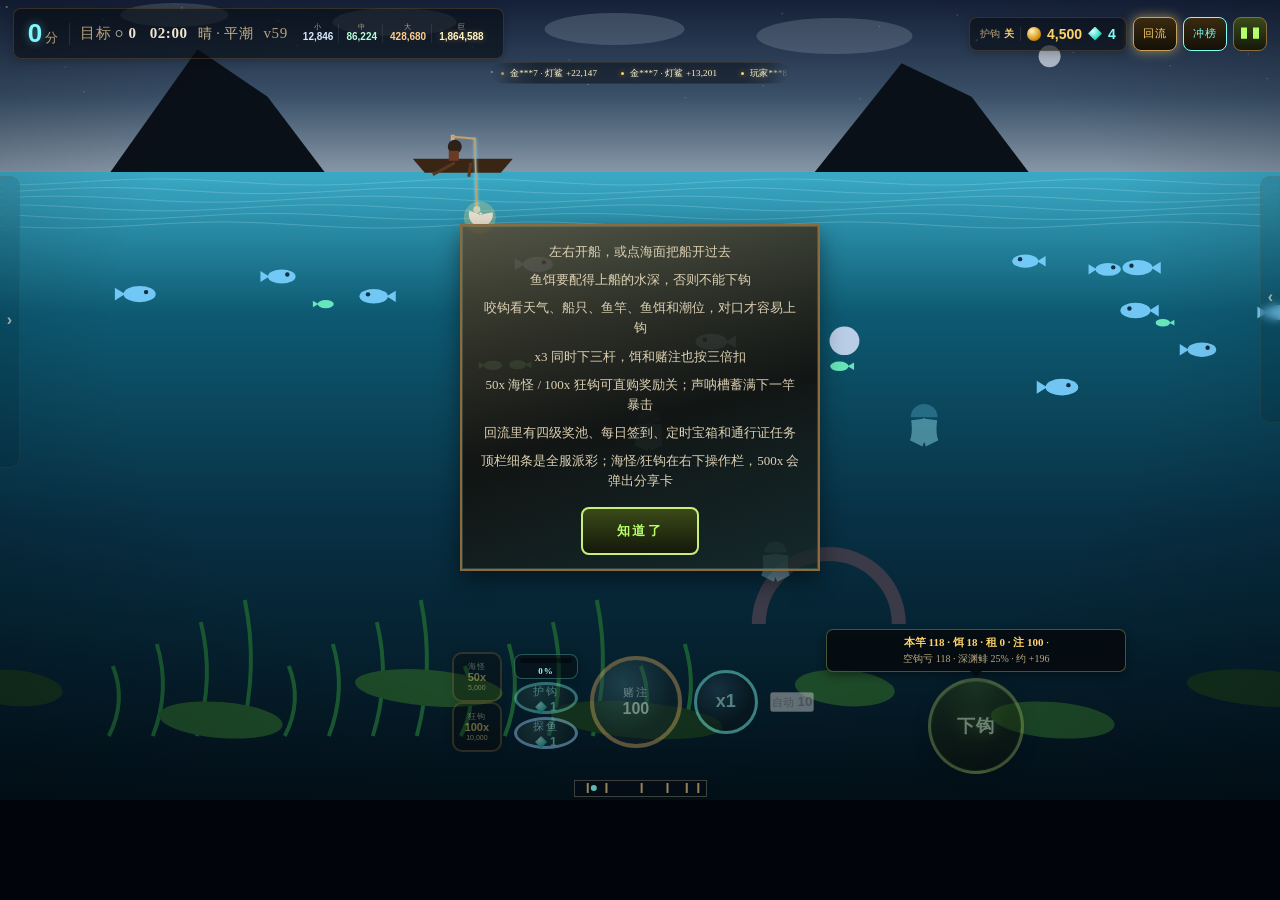
==== index.html @ a58a8271 "﻿Refresh asset versions and note the first-visit help gate" ====
<!DOCTYPE html>
<html lang="zh-CN">
<head>
  <meta charset="UTF-8" />
  <meta name="viewport" content="width=device-width, initial-scale=1, maximum-scale=1, user-scalable=no, viewport-fit=cover" />
  <meta name="apple-mobile-web-app-capable" content="yes" />
  <meta name="mobile-web-app-capable" content="yes" />
  <!-- 本地 file:// 调试时避免拿到旧样式；部署到服务器时这几个头会被忽略 -->
  <meta http-equiv="Cache-Control" content="no-cache, no-store, must-revalidate" />
  <meta http-equiv="Pragma" content="no-cache" />
  <meta http-equiv="Expires" content="0" />
  <title>Deep Abyss Challenge</title>
  <link rel="stylesheet" href="css/game.css?v=59" />
</head>
<body>
  <div id="stage">
    <div class="sky-glow"></div>
    <div class="water-caustic"></div>
    <canvas id="sea"></canvas>
    <div class="vignette"></div>
    <div id="steer-layer" class="steer-layer"></div>

    <div id="rotate-hint" class="rotate-hint" aria-hidden="true">
      <div class="rotate-card copper">
        <div class="rotate-phone" aria-hidden="true"></div>
        <h2>请横屏游玩</h2>
        <p>深海更宽，横向开船和下钩都更顺手</p>
      </div>
    </div>

    <header class="hud-top">
      <div class="hud-left hud-bar">
        <div class="hud-stats">
          <span class="stat-score"><b id="points" class="cyan-text">0</b><small>分</small></span>
          <span class="stat-sep"></span>
          <span class="stat-item">目标<b id="goal-hud">○0</b></span>
          <span class="stat-item"><b id="time">02:00</b></span>
          <span class="stat-item wx" id="wx-hud">晴·平潮</span>
          <span class="stat-item build-tag" id="build-tag">v59</span>
        </div>
        <div class="hud-center">
          <div class="jackpots" id="jackpots">
            <div class="jp mini"><small>小</small><b id="jp-mini">12,840</b></div>
            <div class="jp minor"><small>中</small><b id="jp-minor">86,200</b></div>
            <div class="jp major"><small>大</small><b id="jp-major">428,600</b></div>
            <div class="jp grand"><small>巨</small><b id="jp-grand">1,864,200</b></div>
          </div>
        </div>
      </div>
      <div class="hud-right">
        <div class="hud-bar hud-wallet">
          <span class="stat-item">护钩<b id="charm-hud">关</b></span>
          <span class="stat-sep"></span>
          <span class="coin-icon"></span>
          <b id="gold">4,500</b>
          <span class="gem-icon"></span>
          <b id="gems">4</b>
        </div>
        <button id="btn-hub" class="hub-btn" type="button">回流</button>
        <button id="btn-rank" class="hub-btn rank-btn" type="button">冲榜</button>
        <button id="btn-pause" class="pause-btn" title="Pause">❚❚</button>
      </div>
      <div class="ticker" id="ticker">
        <div class="ticker-track" id="ticker-track"></div>
      </div>
    </header>

    <div class="drawer left" id="drawer-shop">
      <aside class="panel shop copper">
        <h2>鱼竿</h2>
        <div id="rods" class="item-row"></div>
        <h2>船只</h2>
        <div id="boats" class="item-row"></div>
        <div class="equipped">
          <div class="rent-cell">
            <span>咬钩</span>
            <b id="bite-hud">天气·船·竿·饵·潮</b>
          </div>
        </div>
      </aside>
      <button class="drawer-tab" id="tab-shop" type="button" aria-label="装备">
        <span class="tab-chev" aria-hidden="true"></span>
        <span class="tab-label">装备</span>
      </button>
    </div>

    <div class="drawer right" id="drawer-bait">
      <aside class="panel bait copper">
        <h2>鱼饵</h2>
        <div id="baits" class="bait-list"></div>
        <h2>天气</h2>
        <div id="wx-items" class="bait-list"></div>
      </aside>
      <button class="drawer-tab" id="tab-bait" type="button" aria-label="鱼饵">
        <span class="tab-chev" aria-hidden="true"></span>
        <span class="tab-label">鱼饵</span>
      </button>
    </div>

    <div id="fight-hint" class="fight-hint hidden">上钩了</div>
    <div class="streak" id="streak" hidden>COMBO x1</div>

    <div class="controls">
      <!-- 海怪 / 狂钩：竖排一列，和右侧按钮共用同一条底边 -->
      <div class="feat-stack">
        <button id="btn-kraken" class="feat-btn" type="button" title="直购海怪高爆关">
          <small>海怪</small>
          <strong>50x</strong>
          <span id="kraken-cost">5,000</span>
        </button>
        <button id="btn-frenzy" class="feat-btn" type="button" title="直购狂钩五线关">
          <small>狂钩</small>
          <strong>100x</strong>
          <span id="frenzy-cost">10,000</span>
        </button>
      </div>
      <div class="sonar-stack">
        <div class="sonar-meter compact">
          <div class="bar"><i id="sonar-fill"></i></div>
          <b id="sonar-txt">0%</b>
        </div>
        <!-- 护钩 / 探鱼：矩形上下叠放，中间一条竖线分隔 -->
        <button id="btn-charm" class="charm-btn" type="button" title="护钩">
          <small>护钩</small>
          <span class="gem-cost"><span class="gem-icon" aria-hidden="true"></span><strong>1</strong></span>
        </button>
        <button id="btn-sonar" class="charm-btn sonar-btn" type="button" title="探鱼">
          <small>探鱼</small>
          <span class="gem-cost"><span class="gem-icon" aria-hidden="true"></span><strong>1</strong></span>
          <strong class="sonar-time hidden">0秒</strong>
        </button>
      </div>
      <button id="btn-bet" class="bet-btn" type="button">
        <small>赌注</small>
        <strong id="bet-amt">100</strong>
      </button>
      <button id="btn-x3" class="x3-btn" type="button">
        <strong>x1</strong>
      </button>
      <!-- 自动玩：点开弹出轮次选择（10/20/50/100）+ 加速开关 -->
      <button id="btn-auto" class="auto-btn" type="button" title="自动玩">
        <small>自动</small>
        <strong id="auto-num">10</strong>
        <i id="auto-fill"></i>
      </button>
      <!-- 下钩：圆形主按钮，本次下竿的全部数据用小气泡挂在它上方 -->
      <div class="cast-btn-wrap">
        <div class="cast-bubble">
          <span id="cast-total">本竿 118</span>
          <span class="cast-bubble-sep">·</span>
          <span id="cast-odds">空钩亏 118 · 对口约 +70</span>
        </div>
        <button id="btn-cast" class="cast-card" type="button">
          <span class="cast-label">下钩</span>
        </button>
      </div>
    </div>

    <div id="win-fx" class="win-fx hidden"><b id="win-label"></b></div>

    <!-- 自动玩面板：轮次选择 + 加速开关（参考常见老虎机的 Auto 弹层） -->
    <div id="auto-panel" class="auto-panel copper hidden">
      <div class="auto-row">
        <span class="auto-label">局数</span>
        <button class="auto-chip" data-auto-n="10" type="button">10</button>
        <button class="auto-chip" data-auto-n="20" type="button">20</button>
        <button class="auto-chip" data-auto-n="50" type="button">50</button>
        <button class="auto-chip" data-auto-n="100" type="button">100</button>
      </div>
      <button id="auto-fast" class="auto-fast" type="button">
        <span class="auto-switch" aria-hidden="true"></span>
        <span>加速（跳过动画）</span>
      </button>
      <div class="auto-note" id="auto-note">每局约 0.7 秒</div>
      <div class="auto-row auto-actions">
        <button id="auto-go" class="auto-go" type="button">开始 10 局</button>
        <button id="auto-close" class="auto-cancel" type="button">取消</button>
      </div>
    </div>
    <div id="toast" class="toast hidden"></div>
    <div id="catch-card" class="catch-card hidden"></div>
    <div id="pause-mask" class="mask hidden">
      <div class="pause-box copper">
        <h2>暂停</h2>
        <p>深渊还在等你的下一钩</p>
        <button id="btn-resume" class="cast-btn">继续</button>
      </div>
    </div>
    <div id="end-mask" class="mask hidden">
      <div class="pause-box copper">
        <h2>时间到</h2>
        <p id="end-summary"></p>
        <p id="end-log" class="end-log"></p>
        <button id="btn-again" class="cast-btn">再来一局</button>
      </div>
    </div>
    <div id="rank-mask" class="mask hidden">
      <div class="hub-box copper">
        <h2>周末深海捕鱼王</h2>
        <p class="hub-lead">本轮按有效投注额冲榜 · 最高倍作并列 · <b id="rank-left">00:00</b></p>
        <p class="hub-lead">奖池 <b id="rank-pool">28,000</b> · 你的注额 <b id="rank-you">0</b> · 最高 <b id="rank-mult">0x</b></p>
        <div id="rank-list" class="rank-list"></div>
        <button id="btn-rank-close" class="cast-btn" type="button">返回海面</button>
      </div>
    </div>
    <div id="share-mask" class="mask hidden">
      <div class="share-box copper">
        <h2>超高倍高光</h2>
        <canvas id="share-art" width="640" height="360"></canvas>
        <p id="share-caption">500x 可一键炫耀</p>
        <div class="share-row">
          <a id="share-tg" target="_blank" rel="noopener">Telegram</a>
          <a id="share-wa" target="_blank" rel="noopener">WhatsApp</a>
          <button id="share-sys" type="button">系统分享</button>
          <button id="share-copy" type="button">复制文案</button>
          <button id="share-dl" type="button">保存图片</button>
        </div>
        <button id="btn-share-close" class="cast-btn" type="button">继续钓</button>
      </div>
    </div>
    <div id="hub-mask" class="mask hidden">
      <div class="hub-box copper">
        <h2>深海回流</h2>
        <p class="hub-lead">小注也挂着百万奖池 · 每日回来领饵</p>
        <div class="check-row" id="check-row"></div>
        <button id="btn-checkin" class="cast-btn" type="button">领取今日签到</button>
        <div class="chest-row">
          <button id="btn-chest4" type="button"><small>4 小时箱</small><strong id="chest4-txt">可领</strong></button>
          <button id="btn-chest8" type="button"><small>8 小时箱</small><strong id="chest8-txt">可领</strong></button>
        </div>
        <h3>今日任务</h3>
        <div id="quest-list" class="quest-list"></div>
        <h3>深渊通行证</h3>
        <div class="bp-wrap">
          <span id="bp-lv">1 级</span>
          <div class="bp-bar"><i id="bp-fill"></i></div>
          <b id="bp-xp">0</b>
        </div>
        <div id="bp-tiers" class="bp-tiers"></div>
        <button id="btn-hub-close" class="cast-btn" type="button">返回海面</button>
      </div>
    </div>
    <div id="help-mask" class="help-tip copper hidden">
      <p>左右开船，或点海面把船开过去</p>
      <p>鱼饵要配得上船的水深，否则不能下钩</p>
      <p>咬钩看天气、船只、鱼竿、鱼饵和潮位，对口才容易上钩</p>
      <p>x3 同时下三杆，饵和赌注也按三倍扣</p>
      <p>50x 海怪 / 100x 狂钩可直购奖励关；声呐槽蓄满下一竿暴击</p>
      <p>回流里有四级奖池、每日签到、定时宝箱和通行证任务</p>
      <p>顶栏细条是全服派彩；海怪/狂钩在右下操作栏，500x 会弹出分享卡</p>
      <button id="btn-help" class="cast-btn" type="button">知道了</button>
    </div>
  </div>
  <script src="js/game.js?v=48"></script>
</body>
</html>
---- css/game.css ----
:root {
  --copper: #6e4a2a;
  --cyan: #7dfff2;
  --gold: #ffd36a;
  --ink: #f4ead4;
  --cast-green: #b6ff6a;
}

* { box-sizing: border-box; margin: 0; padding: 0; }

html, body {
  height: 100%;
  height: 100dvh;
  overflow: hidden;
  background: #01040a;
  font-family: Palatino, "Palatino Linotype", Georgia, serif;
  color: var(--ink);
  user-select: none;
  touch-action: manipulation;
  -webkit-tap-highlight-color: transparent;
}

#stage {
  position: relative;
  width: min(100vw, 100dvw, calc(min(100vh, 100dvh) * 1024 / 640));
  height: min(100vh, 100dvh, calc(min(100vw, 100dvw) * 640 / 1024));
  margin: 0 auto;
  overflow: hidden;
  background:
    radial-gradient(ellipse at 50% 8%, rgba(80, 90, 110, 0.35), transparent 42%),
    linear-gradient(#1a2230 0%, #0a3048 18%, #06344c 32%, #022033 62%, #010814 100%);
}
#stage[data-wx="clear"] {
  background:
    radial-gradient(ellipse at 50% 6%, rgba(140, 160, 190, 0.35), transparent 42%),
    linear-gradient(#1a2840 0%, #0a4058 22%, #06344c 40%, #021018 100%);
}
#stage[data-wx="overcast"] {
  background: linear-gradient(#1a1c22 0%, #243038 30%, #12181c 100%);
}
#stage[data-wx="wind"] {
  background: linear-gradient(#1a3048 0%, #1a6080 28%, #0a2030 100%);
}
#stage[data-wx="rain"] {
  background: linear-gradient(#080a10 0%, #121820 24%, #060a10 100%);
}
#stage[data-wx="heat"] {
  background: linear-gradient(#4a1808 0%, #c45a18 22%, #2a1408 100%);
}
#stage[data-wx="fog"] {
  background: linear-gradient(#4a545c 0%, #6a6e74 28%, #2a3438 100%);
}
#stage[data-wx="frog"] {
  background: linear-gradient(#102010 0%, #1a5a30 26%, #081408 100%);
}
#stage[data-wx="glow"] {
  background: linear-gradient(#021018 0%, #0a4a48 28%, #01080c 100%);
}
#stage[data-wx="gold"] {
  background: linear-gradient(#2a1404 0%, #8a5810 24%, #140c04 100%);
}
#stage[data-wx="rain"] .vignette {
  background: radial-gradient(ellipse at 50% 42%, transparent 48%, rgba(0, 4, 10, 0.55) 100%);
}
#stage[data-wx="fog"] .vignette {
  background: radial-gradient(ellipse at 50% 42%, rgba(180,190,200,0.12) 40%, rgba(80,90,100,0.35) 100%);
}
#stage[data-wx="frog"] .water-caustic {
  background:
    radial-gradient(ellipse at 30% 10%, rgba(80, 255, 120, 0.16), transparent 40%),
    radial-gradient(ellipse at 70% 30%, rgba(40, 180, 80, 0.12), transparent 45%);
}
#stage[data-wx="glow"] .water-caustic {
  background:
    radial-gradient(ellipse at 40% 20%, rgba(80, 255, 220, 0.22), transparent 45%),
    radial-gradient(ellipse at 70% 40%, rgba(40, 220, 200, 0.14), transparent 50%);
}
#stage[data-wx="gold"] .water-caustic {
  background: radial-gradient(ellipse at 50% 18%, rgba(255, 200, 80, 0.2), transparent 48%);
}

.sky-glow {
  position: absolute;
  left: 0;
  right: 0;
  top: 0;
  height: 22%;
  pointer-events: none;
  background: linear-gradient(to bottom, rgba(18, 24, 36, 0.2), transparent);
  z-index: 1;
}

.water-caustic {
  position: absolute;
  inset: 18% 0 0;
  pointer-events: none;
  z-index: 2;
  background:
    radial-gradient(ellipse at 30% 10%, rgba(80, 220, 255, 0.08), transparent 40%),
    radial-gradient(ellipse at 70% 30%, rgba(40, 180, 160, 0.07), transparent 45%);
  animation: caustic 8s ease-in-out infinite alternate;
}

@keyframes caustic {
  from { opacity: 0.7; transform: translateX(-1%); }
  to { opacity: 1; transform: translateX(1%); }
}

#sea {
  position: absolute;
  inset: 0;
  width: 100%;
  height: 100%;
  display: block;
  z-index: 3;
  pointer-events: none;
}

.vignette {
  position: absolute;
  inset: 0;
  z-index: 4;
  pointer-events: none;
  background: radial-gradient(ellipse at 50% 42%, transparent 58%, rgba(0, 6, 14, 0.28) 100%);
}

.copper {
  background:
    linear-gradient(165deg, rgba(92, 74, 48, 0.82), rgba(18, 16, 12, 0.9) 55%, rgba(24, 40, 38, 0.78));
  border: 2px solid #8d6a3c;
  box-shadow:
    inset 0 0 0 1px rgba(180, 220, 190, 0.18),
    0 10px 22px rgba(0, 0, 0, 0.45);
}

.hud-top {
  position: absolute;
  z-index: 8;
  top: 1%;
  left: 1%;
  right: 1%;
  display: grid;
  grid-template-columns: minmax(0, 1fr) auto minmax(0, 1fr);
  grid-template-areas:
    "left center right"
    "ticker ticker ticker";
  align-items: center;
  gap: 3px 8px;
  pointer-events: none;
}
.hud-top * { pointer-events: auto; }
.hud-left { grid-area: left; justify-self: start; max-width: 100%; }
/* 桌面端：stats / 奖池 两个包装层透明化，.hud-left 依旧是一条横向条 */
.hud-stats,
.hud-center { display: contents; }
.hud-right {
  grid-area: right;
  justify-self: end;
  display: flex;
  align-items: center;
  gap: 6px;
  flex-wrap: nowrap;
}

.hud-bar {
  display: flex;
  align-items: center;
  gap: 7px;
  min-height: 34px;
  padding: 4px 10px;
  background: rgba(8, 12, 18, 0.62);
  border: 1px solid rgba(141, 106, 60, 0.32);
  border-radius: 8px;
  box-shadow: 0 2px 10px rgba(0, 0, 0, 0.22);
  white-space: nowrap;
}
.hud-left.hud-bar {
  min-height: 51px;
  padding: 6px 14px;
  gap: 10px;
}
.stat-score {
  display: inline-flex;
  align-items: baseline;
  gap: 3px;
}
.hud-left .stat-score b {
  font-size: clamp(21px, 2.1vw, 26px);
  line-height: 1;
  font-family: "Avenir Next", "Segoe UI", sans-serif;
}
.hud-left .stat-score small {
  font-size: 13px;
  color: #b9a27a;
  letter-spacing: 0.08em;
}
.stat-sep {
  width: 1px;
  height: 14px;
  background: rgba(255, 255, 255, 0.1);
  flex-shrink: 0;
}
.hud-left .stat-sep { height: 22px; }
.stat-item {
  font-size: 10px;
  color: #b9a27a;
  letter-spacing: 0.04em;
}
.hud-left .stat-item { font-size: 15px; }
.stat-item b { color: #f0e6d0; margin-left: 3px; font-weight: 600; }
.stat-item.wx { color: #c9b48a; max-width: 7em; overflow: hidden; text-overflow: ellipsis; }
.hud-left .stat-item.wx { max-width: 9em; font-size: 14px; }
.hud-wallet {
  gap: 6px;
  font-size: clamp(11px, 1.1vw, 14px);
  font-family: "Avenir Next", "Segoe UI", sans-serif;
}
.hud-wallet b { color: var(--gold); }
.hud-wallet #gems { color: var(--cyan); }
.cyan-text {
  color: #7ef7ff;
  text-shadow: 0 0 10px rgba(125, 255, 242, 0.45);
}

.sonar-stack {
  display: flex;
  flex-direction: column;
  align-items: center;
  gap: 3px;
}
.sonar-meter {
  min-width: 108px;
  padding: 6px 10px;
  border-radius: 10px;
  font-size: 10px;
  letter-spacing: 0.1em;
  color: #d8c7a2;
}
.sonar-meter.compact {
  min-width: 0;
  width: 64px;
  padding: 3px 5px 2px;
  border-radius: 8px;
  background: rgba(8, 12, 18, 0.55);
  border: 1px solid rgba(106, 212, 200, 0.35);
  box-shadow: 0 2px 8px rgba(0, 0, 0, 0.2);
  text-align: center;
}
.sonar-meter .bar {
  height: 7px;
  margin: 5px 0 3px;
  border-radius: 4px;
  overflow: hidden;
  background: rgba(0, 0, 0, 0.45);
}
.sonar-meter.compact .bar {
  height: 5px;
  margin: 0 0 2px;
}
.sonar-meter .bar i {
  display: block;
  height: 100%;
  width: 0%;
  background: linear-gradient(90deg, #3ad4ff, #b6ff6a);
  box-shadow: 0 0 8px rgba(90, 220, 255, 0.55);
}
.sonar-meter.ready .bar i {
  background: linear-gradient(90deg, #ffd36a, #ff8a4a);
}
.sonar-meter b { color: #fff; font-size: 12px; }
.sonar-meter.compact b { font-size: 9px; color: #9ff5e8; line-height: 1; }

.coin-icon, .gem-icon {
  width: 14px;
  height: 14px;
  flex-shrink: 0;
  display: inline-block;
}
.coin-icon { border-radius: 50%; background: radial-gradient(circle at 35% 30%, #fff3c4, #e0a020 55%, #8a5a00); }
.gem-icon {
  background: radial-gradient(circle at 35% 30%, #dffffa, #2ee0c5 55%, #0a6e6a);
  clip-path: polygon(50% 0%, 100% 50%, 50% 100%, 0% 50%);
}

.pause-btn {
  width: 34px;
  height: 34px;
  border-radius: 8px;
  border: 1px solid #8d6a3c;
  background: linear-gradient(#3a4a18, #14180a);
  color: var(--cast-green);
  cursor: pointer;
  font-size: 12px;
  flex-shrink: 0;
}
.hub-btn {
  height: 34px;
  padding: 0 9px;
  border-radius: 8px;
  border: 1px solid #c9a05a;
  background: linear-gradient(#3a2a10, #141008);
  color: #ffd36a;
  letter-spacing: 0.1em;
  font-size: 11px;
  cursor: pointer;
  flex-shrink: 0;
}
.hub-btn.pulse {
  box-shadow: 0 0 12px rgba(255, 211, 106, 0.55);
}
.rank-btn { border-color: #7dfff2; color: #7dfff2; }

.ticker {
  grid-area: ticker;
  position: relative;
  justify-self: center;
  width: min(100%, 300px);
  height: 22px;
  overflow: hidden;
  border-radius: 999px;
  pointer-events: none;
  background: linear-gradient(90deg, rgba(6, 10, 16, 0.18), rgba(6, 10, 16, 0.5) 16%, rgba(6, 10, 16, 0.5) 84%, rgba(6, 10, 16, 0.18));
  border: 1px solid rgba(141, 106, 60, 0.2);
  /* 两端淡出，滚动时不会在边缘硬切 */
  -webkit-mask-image: linear-gradient(90deg, transparent, #000 7%, #000 93%, transparent);
  mask-image: linear-gradient(90deg, transparent, #000 7%, #000 93%, transparent);
  display: flex;
  align-items: center;
}
.ticker-track {
  display: inline-flex;
  align-items: center;
  gap: 24px;
  white-space: nowrap;
  padding: 0 10px;
  font-size: 9px;
  line-height: 1.2;
  color: rgba(255, 224, 138, 0.7);
  animation: ticker 40s linear infinite;
  will-change: transform;
}
.ticker-track span { letter-spacing: 0.02em; }
.ticker-track span::before {
  content: "";
  display: inline-block;
  width: 3px;
  height: 3px;
  margin-right: 6px;
  border-radius: 50%;
  background: rgba(255, 211, 106, 0.45);
  vertical-align: middle;
}
.ticker-track .hot { color: #fff6d0; text-shadow: 0 0 6px rgba(255, 211, 106, 0.45); }
.ticker-track .hot::before { background: var(--gold); box-shadow: 0 0 6px rgba(255, 211, 106, 0.8); }
@keyframes ticker {
  from { transform: translateX(0); }
  to { transform: translateX(-50%); }
}

.rank-list { display: flex; flex-direction: column; gap: 4px; margin: 8px 0 12px; max-height: 42vh; overflow: auto; }
.rank-row {
  display: grid;
  grid-template-columns: 28px 1fr 90px 52px;
  gap: 6px;
  align-items: center;
  font-size: 12px;
  padding: 6px 8px;
  border-radius: 6px;
  background: rgba(0, 0, 0, 0.28);
  color: #ddd1b4;
}
.rank-row.you { border: 1px solid #ffd36a; color: #ffe08a; }
.rank-row b { color: #fff; }

.share-box {
  width: min(94%, 520px);
  padding: 14px 14px 12px;
  border-radius: 12px;
  text-align: center;
}
.share-box h2 { color: var(--gold); letter-spacing: 0.16em; }
.share-box canvas {
  width: 100%;
  height: auto;
  border-radius: 8px;
  margin: 8px 0;
  border: 1px solid rgba(255, 211, 106, 0.35);
}
.share-row {
  display: flex;
  flex-wrap: wrap;
  gap: 6px;
  justify-content: center;
  margin-bottom: 8px;
}
.share-row a, .share-row button {
  padding: 6px 10px;
  border-radius: 6px;
  border: 1px solid rgba(125, 255, 242, 0.4);
  background: rgba(8, 20, 24, 0.6);
  color: #7dfff2;
  text-decoration: none;
  font-size: 12px;
  cursor: pointer;
}

.jackpots {
  display: flex;
  align-items: center;
  gap: 2px;
  pointer-events: none;
  position: relative;
  z-index: 3;
}
.jackpots .jp {
  min-width: 0;
  text-align: center;
  padding: 0 5px;
  border-right: 1px solid rgba(255, 255, 255, 0.08);
}
.jackpots .jp:last-child { border-right: none; }
.jackpots small {
  display: block;
  font-size: 7px;
  letter-spacing: 0.06em;
  color: #b9a27a;
  line-height: 1;
}
.jackpots b {
  display: block;
  font-size: 10px;
  line-height: 1.2;
  font-family: "Avenir Next", "Segoe UI", sans-serif;
  color: #ffe08a;
}
.jackpots .mini b { color: #d8e8ff; }
.jackpots .minor b { color: #b6ffd8; }
.jackpots .major b { color: #ffd08a; }
.jackpots .grand b { color: #fff3c4; font-size: 10px; text-shadow: 0 0 6px rgba(255, 211, 106, 0.35); }
.jackpots.hit {
  animation: jp-hit 0.55s ease;
}
@keyframes jp-hit {
  0%, 100% { transform: scale(1); }
  40% { transform: scale(1.06); box-shadow: 0 0 14px rgba(255, 211, 106, 0.45); }
}

.hub-box {
  width: min(92%, 420px);
  max-height: 88%;
  overflow: auto;
  padding: 16px 16px 14px;
  border-radius: 12px;
  text-align: left;
}
.hub-box h2 { letter-spacing: 0.16em; color: var(--gold); text-align: center; }
.hub-lead { text-align: center; color: #ddd1b4; font-size: 12px; margin: 4px 0 10px; }
.hub-box h3 { font-size: 12px; letter-spacing: 0.16em; color: #d8c7a2; margin: 12px 0 6px; }
.check-row { display: flex; gap: 4px; margin-bottom: 8px; }
.check-day {
  flex: 1;
  text-align: center;
  font-size: 10px;
  padding: 6px 0;
  border-radius: 6px;
  border: 1px solid #6a4a28;
  color: #d8c7a2;
}
.check-day.on { border-color: #ffd36a; color: #ffe08a; background: rgba(255, 211, 106, 0.12); }
.check-day.now { box-shadow: 0 0 8px rgba(255, 211, 106, 0.35); }
.chest-row { display: flex; gap: 8px; margin: 10px 0; }
.chest-row button {
  flex: 1;
  padding: 8px;
  border-radius: 8px;
  border: 1px solid rgba(125, 255, 242, 0.35);
  background: rgba(8, 20, 24, 0.55);
  color: #7dfff2;
  cursor: pointer;
}
.chest-row button small { display: block; font-size: 10px; color: #d8c7a2; }
.chest-row button strong { font-size: 14px; }
.chest-row button:disabled { opacity: 0.5; cursor: not-allowed; }
.quest-list { display: flex; flex-direction: column; gap: 6px; }
.quest-item {
  display: flex;
  align-items: center;
  justify-content: space-between;
  gap: 8px;
  font-size: 12px;
  padding: 6px 8px;
  border-radius: 6px;
  background: rgba(0, 0, 0, 0.28);
}
.quest-item button {
  padding: 4px 8px;
  border-radius: 6px;
  border: 1px solid #c8ef7a;
  background: transparent;
  color: #c8ef7a;
  cursor: pointer;
}
.quest-item button:disabled { opacity: 0.4; }
.bp-wrap { display: flex; align-items: center; gap: 8px; font-size: 12px; }
.bp-bar {
  flex: 1;
  height: 8px;
  border-radius: 4px;
  overflow: hidden;
  background: rgba(0, 0, 0, 0.4);
}
.bp-bar i { display: block; height: 100%; width: 0; background: linear-gradient(90deg, #7dfff2, #ffd36a); }
.bp-tiers { display: flex; flex-wrap: wrap; gap: 4px; margin: 8px 0 12px; }
.bp-tier {
  font-size: 10px;
  padding: 5px 6px;
  border-radius: 6px;
  border: 1px solid #6a4a28;
  color: #d8c7a2;
  cursor: pointer;
  background: rgba(0, 0, 0, 0.25);
}
.bp-tier.ready { border-color: #c8ef7a; color: #c8ef7a; }
.bp-tier.got { opacity: 0.45; cursor: default; }
.hub-box .cast-btn { width: 100%; margin-top: 6px; }

.drawer {
  position: absolute;
  z-index: 10;
  top: 22%;
  display: flex;
  align-items: stretch;
  max-height: 70%;
  transition: transform 0.32s ease;
  pointer-events: none;
}
.drawer > * { pointer-events: auto; }

.drawer.left { left: 0; }
.drawer.left:not(.open) { transform: translateX(calc(-100% + 20px)); }

.drawer.right {
  right: 0;
  flex-direction: row-reverse;
}
.drawer.right:not(.open) { transform: translateX(calc(100% - 20px)); }

.drawer .panel.copper {
  background: linear-gradient(165deg, rgba(92, 74, 48, 0.24), rgba(18, 16, 12, 0.34) 55%, rgba(24, 40, 38, 0.28));
  backdrop-filter: blur(5px);
  -webkit-backdrop-filter: blur(5px);
  border-color: rgba(141, 106, 60, 0.28);
  box-shadow: inset 0 0 0 1px rgba(180, 220, 190, 0.08);
}

.drawer-tab {
  width: 20px;
  min-height: 68px;
  padding: 10px 0;
  display: flex;
  flex-direction: column;
  align-items: center;
  justify-content: center;
  gap: 5px;
  background: rgba(6, 12, 20, 0.1);
  border: 1px solid rgba(141, 106, 60, 0.14);
  color: rgba(232, 220, 196, 0.68);
  cursor: pointer;
  backdrop-filter: blur(4px);
  -webkit-backdrop-filter: blur(4px);
  transition: background 0.22s ease, border-color 0.22s ease, color 0.22s ease;
}
.drawer.left .drawer-tab {
  border-left: none;
  border-radius: 0 10px 10px 0;
}
.drawer.right .drawer-tab {
  border-right: none;
  border-radius: 10px 0 0 10px;
}
.drawer-tab:hover,
.drawer-tab:focus-visible {
  background: rgba(10, 18, 28, 0.2);
  border-color: rgba(141, 106, 60, 0.28);
  color: rgba(255, 240, 210, 0.88);
}
.drawer.open .drawer-tab {
  background: rgba(8, 14, 22, 0.14);
  border-color: rgba(141, 106, 60, 0.2);
}
.tab-chev {
  font-size: 16px;
  font-weight: 600;
  line-height: 1;
}
.tab-chev::before { display: block; }
.drawer.left:not(.open) .tab-chev::before { content: "›"; }
.drawer.left.open .tab-chev::before { content: "‹"; }
.drawer.right:not(.open) .tab-chev::before { content: "‹"; }
.drawer.right.open .tab-chev::before { content: "›"; }
.tab-label {
  writing-mode: vertical-rl;
  text-orientation: mixed;
  font-size: 9px;
  letter-spacing: 0.18em;
  line-height: 1;
  opacity: 0;
  max-height: 0;
  overflow: hidden;
  transition: opacity 0.22s ease, max-height 0.22s ease;
}
.drawer.open .tab-label {
  opacity: 0.65;
  max-height: 4em;
}

.panel {
  padding: 10px 10px 12px;
  overflow: auto;
}
.panel.shop { width: 228px; }
.panel.bait {
  width: 168px;
  padding: 6px 6px 8px;
  overflow: hidden;
}
.panel.bait h2 { font-size: 9px; margin: 2px 0 5px; }
.panel h2 {
  font-size: 11px;
  letter-spacing: 0.2em;
  color: #e8d5a8;
  margin: 6px 0 8px;
  text-align: center;
}

.item-row {
  display: flex;
  gap: 6px;
  justify-content: center;
}
.bait-list {
  display: grid;
  grid-template-columns: 1fr 1fr;
  gap: 5px;
}

.item, .bait-item {
  display: flex;
  flex-direction: column;
  align-items: center;
  gap: 3px;
  padding: 6px 4px;
  border: 1px solid #6a4a28;
  background: rgba(10, 8, 6, 0.55);
  cursor: pointer;
  border-radius: 8px;
  color: inherit;
}
.bait-item.omen {
  border-color: #6ecf7a;
  background: rgba(18, 32, 14, 0.7);
}
.bait-item.omen.active { box-shadow: 0 0 8px rgba(110, 207, 122, 0.45); }
.item .blurb, .bait-item .blurb {
  font-size: 9px;
  letter-spacing: 0.04em;
  color: #c9b894;
}
.item:hover, .bait-item:hover { border-color: var(--gold); }
.item.owned { outline: 1px solid rgba(125, 255, 239, 0.45); }
.item.active, .bait-item.active {
  border-color: var(--cyan);
  box-shadow: 0 0 10px rgba(125, 255, 239, 0.4);
}

.icon-art { width: 54px; height: 28px; }
.bait-item {
  padding: 4px 2px;
  gap: 1px;
  min-width: 0;
  width: 100%;
}
.bait-item .icon-art { width: 30px; height: 20px; }
.bait-item .price { font-size: 9px; }
.bait-item .blurb {
  font-size: 7px;
  line-height: 1.15;
  max-width: 100%;
  overflow: hidden;
  text-overflow: ellipsis;
  white-space: nowrap;
}
.panel.bait .bait-item.omen .blurb { white-space: normal; display: -webkit-box; -webkit-line-clamp: 2; -webkit-box-orient: vertical; }
.price { font-size: 11px; color: var(--gold); }
.price.gems { color: var(--cyan); }

.equipped {
  margin-top: 10px;
  display: flex;
  flex-direction: column;
  gap: 6px;
  font-size: 10px;
}
.cast-card {
  display: flex;
  flex-direction: column;
  align-items: center;
  justify-content: center;
  gap: 4px;
  min-width: 148px;
  max-width: 176px;
  padding: 10px 14px 8px;
  border-radius: 16px;
  border: 2px solid rgba(200, 239, 122, 0.62);
  background:
    radial-gradient(ellipse at 50% 0%, rgba(140, 210, 70, 0.18), transparent 58%),
    linear-gradient(168deg, rgba(40, 54, 16, 0.97), rgba(10, 14, 5, 0.98));
  box-shadow:
    0 6px 18px rgba(0, 0, 0, 0.34),
    0 0 0 1px rgba(200, 239, 122, 0.08) inset,
    inset 0 1px 0 rgba(220, 255, 180, 0.14);
  color: var(--cast-green);
  cursor: pointer;
  text-align: center;
  flex-shrink: 0;
  transition: border-color 0.18s ease, box-shadow 0.18s ease, transform 0.12s ease;
}
.cast-card:hover:not(:disabled) {
  border-color: rgba(200, 239, 122, 0.88);
  box-shadow:
    0 8px 22px rgba(0, 0, 0, 0.38),
    0 0 18px rgba(182, 255, 106, 0.22),
    inset 0 1px 0 rgba(220, 255, 180, 0.2);
}
.cast-card:active:not(:disabled) { transform: scale(0.97); }
.cast-card:disabled { opacity: 0.45; cursor: not-allowed; }
.cast-label {
  font-size: 17px;
  font-weight: 700;
  letter-spacing: 0.24em;
  line-height: 1;
  text-shadow: 0 0 14px rgba(182, 255, 106, 0.32);
}
.bet-btn em {
  font-style: normal;
  font-size: 10px;
  color: var(--gold);
}
.charm-btn {
  width: 64px;
  height: 64px;
  border-radius: 50%;
  border: 3px solid #6ad4c8;
  background: radial-gradient(circle at 35% 30%, #2a4a48, #0a1818);
  color: #9ff5e8;
  cursor: pointer;
  display: flex;
  flex-direction: column;
  align-items: center;
  justify-content: center;
  gap: 2px;
}
.charm-btn small { letter-spacing: 0.16em; font-size: 11px; }
.charm-btn strong { font-size: 12px; }
.charm-btn .sonar-time { font-size: 12px; color: #9ff5e8; }
.gem-cost {
  display: inline-flex;
  align-items: center;
  gap: 3px;
  line-height: 1;
}
.gem-cost .gem-icon { width: 12px; height: 12px; }
.gem-cost strong { font-size: 12px; color: var(--cyan); font-weight: 700; }
.charm-btn:disabled { opacity: 0.45; }

button, .drawer-tab, .item, .bait-item {
  touch-action: manipulation;
}

@media (max-width: 900px) {
  .hud-top {
    grid-template-columns: 1fr 1fr;
    grid-template-areas:
      "left right"
      "center center"
      "ticker ticker";
    gap: 4px;
  }
  .hud-left, .hud-right { justify-self: stretch; }
  .hud-right { flex-wrap: wrap; justify-content: flex-end; }
  .hud-bar { min-height: 30px; padding: 3px 7px; gap: 5px; }
  .hud-left.hud-bar { min-height: 44px; padding: 5px 10px; gap: 7px; }
  .hud-left .stat-score b { font-size: clamp(18px, 1.8vw, 22px); }
  .hud-left .stat-score small { font-size: 11px; }
  .hud-left .stat-item { font-size: 12px; }
  .hud-left .stat-sep { height: 18px; }
  .stat-item.wx { display: none; }
  .jackpots b { font-size: 9px; }
  .jackpots small { font-size: 6px; }
  .hub-btn, .pause-btn { height: 30px; }
  .pause-btn { width: 30px; }
  .ticker { width: min(100%, 220px); height: 18px; }
  .ticker-track { font-size: 8px; gap: 18px; }
  .feat-btn { width: 44px; height: 44px; }
  .feat-btn strong { font-size: 10px; }
  .panel.shop { width: min(46vw, 200px); }
  .panel.bait { width: min(44vw, 168px); }
  .item { width: 52px; min-height: 44px; }
  .bait-item { min-height: 44px; }
  .drawer-tab {
    width: 24px;
    min-height: 76px;
  }
  .tab-chev { font-size: 17px; }
  .bet-btn, .charm-btn, .x3-btn {
    width: 64px;
    height: 64px;
  }
  .cast-card {
    min-width: 128px;
    max-width: 158px;
    padding: 8px 11px 7px;
    border-radius: 14px;
  }
  .cast-label { font-size: 15px; letter-spacing: 0.18em; }
  .cast-total { font-size: 11px; padding: 2px 8px; }
  .cast-btn {
    min-width: 108px;
    min-height: 48px;
  }
  .controls {
    right: 3%;
    bottom: max(2.2%, 8px);
    gap: 8px;
  }
  .hub-btn, .pause-btn {
    min-width: 44px;
    min-height: 44px;
  }
  .drawer-tab { min-height: 116px; }
  .banner {
    min-width: 36%;
    padding: 6px 16px;
    font-size: 10px;
  }
}

@media (pointer: coarse) {
  .drawer-tab { width: 26px; min-height: 80px; }
  .drawer.left:not(.open) { transform: translateX(calc(-100% + 24px)); }
  .drawer.right:not(.open) { transform: translateX(calc(100% - 24px)); }
}

/* 护钩／探鱼两个圆钮保持正方形（手机端由 @media (pointer: coarse) 里的合并按钮规则接管） */
@media (pointer: fine) {
  .charm-btn { width: 100%; height: 32px; min-height: 0; box-sizing: border-box; }
  .sonar-stack { width: 64px; }
  /* 桌面端也一样：下钩是圆形主按钮 + 上方数据气泡，与手机保持一致 */
  .cast-btn-wrap { display: flex; flex-direction: column; align-items: center; gap: 6px; }
  .cast-card {
    width: 96px;
    height: 96px;
    min-width: 0;
    max-width: none;
    padding: 0;
    border-radius: 50%;
    border-width: 3px;
    gap: 0;
  }
  .cast-label { font-size: 18px; letter-spacing: 0.08em; color: #e8ffd0; }
  .cast-bubble {
    position: relative;
    width: 300px;
    padding: 5px 10px;
    border-radius: 7px;
    background: rgba(6, 11, 15, 0.9);
    border: 1px solid rgba(200, 239, 122, 0.32);
    box-shadow: 0 3px 10px rgba(0, 0, 0, 0.4);
    text-align: center;
    white-space: nowrap;
    font-size: 11px;
  }
  .cast-bubble::after {
    content: "";
    position: absolute;
    top: 100%;
    left: 50%;
    transform: translateX(-50%);
    border: 6px solid transparent;
    border-top-color: rgba(6, 11, 15, 0.9);
  }
  #cast-total { color: var(--gold); font-weight: 600; }
  #cast-odds { display: block; color: #b9a67f; font-size: 10px; margin-top: 2px; }
}
.equipped div {
  background: rgba(0, 0, 0, 0.18);
  padding: 6px 4px;
  border: 1px solid rgba(90, 62, 34, 0.35);
  text-align: center;
}
.equipped span { display: block; color: #b9a27a; margin-bottom: 3px; }
.equipped b { font-size: 11px; color: #fff; }
.x3-btn {
  width: 64px;
  height: 64px;
  border-radius: 50%;
  border: 3px solid #7dffef;
  background: radial-gradient(circle at 35% 30%, #2a4a58, #0c1418 62%);
  color: #b6fff4;
  cursor: pointer;
  display: flex;
  flex-direction: column;
  align-items: center;
  justify-content: center;
}
.x3-btn small { letter-spacing: 0.12em; font-size: 10px; }
.x3-btn strong { font-size: 18px; }
.x3-btn.on {
  border-color: #c8ef7a;
  color: #c8ef7a;
  box-shadow: 0 0 12px rgba(182, 255, 106, 0.35);
}
.x3-btn:disabled { opacity: 0.45; cursor: not-allowed; }
.chip.weather { max-width: 46%; }

.feat-btn {
  width: 50px;
  height: 50px;
  border-radius: 10px;
  border: 2px solid rgba(255, 180, 80, 0.42);
  background: rgba(12, 8, 4, 0.82);
  color: #ffd36a;
  cursor: pointer;
  display: flex;
  flex-direction: column;
  align-items: center;
  justify-content: center;
  gap: 0;
  flex-shrink: 0;
  padding: 2px;
  box-shadow: 0 2px 8px rgba(0, 0, 0, 0.25);
}
.feat-btn small {
  font-size: 8px;
  letter-spacing: 0.06em;
  color: #d8c7a2;
  line-height: 1;
}
.feat-btn strong { font-size: 11px; line-height: 1.1; }
.feat-btn span { font-size: 7px; color: #ffe08a; line-height: 1; margin-top: 1px; }
.feat-btn:disabled { opacity: 0.4; cursor: not-allowed; }
.feat-btn:not(:disabled):hover { border-color: rgba(255, 211, 106, 0.65); }

.win-fx {
  position: absolute;
  inset: 0;
  z-index: 18;
  display: flex;
  align-items: center;
  justify-content: center;
  pointer-events: none;
  background: radial-gradient(circle, rgba(255, 211, 106, 0.2), transparent 58%);
}
.win-fx.hidden { display: none; }
.win-fx b {
  font-size: clamp(28px, 5.4vw, 54px);
  color: #ffe08a;
  letter-spacing: 0.12em;
  text-shadow: 0 0 22px #ffd36a, 0 4px 0 #5a3a10;
}
.win-fx.t2 { background: radial-gradient(circle, rgba(255, 160, 80, 0.28), transparent 60%); }
.win-fx.t3 { background: radial-gradient(circle, rgba(255, 90, 70, 0.32), transparent 62%); }
.win-fx.t4 { background: radial-gradient(circle, rgba(180, 80, 255, 0.34), transparent 64%); }
.win-fx.t4 b { color: #fff; font-size: clamp(34px, 7vw, 68px); }

.banner { display: none; }

.steer-layer {
  position: absolute;
  inset: 0;
  z-index: 5;
  /* 移船改成长按海面：这一层要吃掉滑动手势，否则会被当成页面滚动 */
  touch-action: none;
}

.controls {
  position: absolute;
  z-index: 9;
  right: 12%;
  bottom: 3.2%;
  display: flex;
  align-items: center;
  gap: 12px;
}

.bet-btn {
  width: 92px;
  height: 92px;
  border-radius: 50%;
  border: 4px solid #c9a05a;
  background: radial-gradient(circle at 35% 30%, #3a6a70, #142428 62%);
  color: #e8fff8;
  cursor: pointer;
  display: flex;
  flex-direction: column;
  align-items: center;
  justify-content: center;
}
.bet-btn small { letter-spacing: 0.2em; font-size: 11px; }
.bet-btn strong { font-size: 16px; }

.cast-btn {
  min-width: 118px;
  height: 48px;
  border-radius: 8px;
  border: 2px solid #c8ef7a;
  background: linear-gradient(#3a4a18, #14180a);
  color: var(--cast-green);
  letter-spacing: 0.2em;
  font-weight: 700;
  cursor: pointer;
}

.bet-btn:disabled, .cast-btn:disabled, .cast-card:disabled {
  opacity: 0.45;
  cursor: not-allowed;
}

.streak {
  position: absolute;
  z-index: 9;
  left: 50%;
  top: 18%;
  transform: translateX(-50%);
  color: var(--cast-green);
  letter-spacing: 0.28em;
  text-shadow: 0 0 12px rgba(182, 255, 106, 0.7);
  font-size: 18px;
}

.toast, .catch-card {
  position: absolute;
  z-index: 12;
  left: 50%;
  transform: translateX(-50%);
  pointer-events: none;
}
.toast {
  bottom: 16%;
  padding: 8px 16px;
  background: rgba(0, 0, 0, 0.72);
  border: 1px solid var(--gold);
  border-radius: 6px;
}
.catch-card {
  top: 36%;
  min-width: 280px;
  padding: 18px 22px;
  text-align: center;
  background: rgba(6, 12, 16, 0.9);
  border: 2px solid var(--cyan);
  border-radius: 12px;
}
.catch-card.miss { border-color: #9aa; }
.catch-card h3 { color: var(--cyan); margin-bottom: 6px; letter-spacing: 0.14em; }
.catch-card p { color: var(--gold); }
.catch-card.r4 { border-color: #c9a0ff; }
.help-tip {
  position: absolute;
  z-index: 16;
  left: 50%;
  top: 28%;
  transform: translateX(-50%);
  width: min(72%, 360px);
  padding: 16px 18px 14px;
  text-align: center;
  font-size: 13px;
  line-height: 1.55;
  color: #f4ead4;
}
.help-tip p { margin: 0 0 8px; color: #ddd1b4; }
.help-tip .cast-btn { margin-top: 8px; }
.end-log {
  font-size: 12px;
  line-height: 1.5;
  color: #c9b894;
  white-space: pre-line;
}
.sonar-btn {
  border-color: #9ad4ff;
  color: #b6e8ff;
}

.hidden { display: none !important; }

.mask {
  position: absolute;
  inset: 0;
  z-index: 20;
  background: rgba(0, 0, 0, 0.55);
  display: flex;
  align-items: center;
  justify-content: center;
}
.pause-box { padding: 28px 36px; text-align: center; border-radius: 12px; }
.pause-box h2 { letter-spacing: 0.2em; margin-bottom: 8px; color: var(--gold); }
.pause-box p { margin-bottom: 16px; color: #ddd1b4; white-space: pre-line; }

.shake { animation: shake 0.32s linear; }
.shake-2 { animation: shake 0.42s linear; }
.shake-3 { animation: shake-lg 0.55s linear; }
.shake-4 { animation: shake-xl 0.7s linear; }
@keyframes shake {
  0%, 100% { transform: translateX(0); }
  25% { transform: translateX(-4px); }
  75% { transform: translateX(4px); }
}
@keyframes shake-lg {
  0%, 100% { transform: translate(0, 0); }
  20% { transform: translate(-7px, 2px); }
  40% { transform: translate(8px, -3px); }
  60% { transform: translate(-6px, -2px); }
  80% { transform: translate(5px, 3px); }
}
@keyframes shake-xl {
  0%, 100% { transform: translate(0, 0) scale(1); }
  15% { transform: translate(-10px, 4px) scale(1.02); }
  35% { transform: translate(12px, -5px) scale(1.03); }
  55% { transform: translate(-9px, -3px) scale(1.02); }
  75% { transform: translate(8px, 4px) scale(1.01); }
}

.fight-hint {
  position: absolute;
  z-index: 9;
  left: 36%;
  top: 12%;
  color: #ffe7a8;
  letter-spacing: 0.2em;
  font-size: 15px;
  text-shadow: 0 0 10px rgba(255, 210, 100, 0.7);
  pointer-events: none;
}
.fight-hint.now {
  color: var(--cast-green);
  font-size: 22px;
  letter-spacing: 0.28em;
  text-shadow: 0 0 14px rgba(182, 255, 106, 0.85);
}

/* ==========================================================================
   移动端布局
   - 竖屏：把 #stage 绕自身中心旋转 90° 铺满屏幕（手机竖屏兜底），并给出横屏提示
   - 横屏/窄屏：底部按钮区按舞台宽度等比缩放，靠右排列，不再被 overflow:hidden 裁掉
   - 开船键独占舞台左下角并抬到按钮区上方，避免两者命中区互相覆盖
   缩放基准：#stage 宽 1024 → 容器查询单位 100cqi，所以 --s 恒等于 舞台宽/1024。
   注意：cqi 在“容器元素自身”上不解析，所有用到 cqi 的长度必须写在后代元素上，
   不要做成 #stage 上的自定义属性再继承。
   ========================================================================== */
@supports not (height: 100dvh) {
  html, body { height: 100%; }
  #stage {
    width: min(100vw, calc(100vh * 1024 / 640));
    height: min(100vh, calc(100vw * 640 / 1024));
  }
}

/* 旋转提示：默认隐藏，仅手机竖屏显示 */
.rotate-hint { display: none; }

@media (pointer: coarse) {
  #stage {
    container-type: inline-size;
    container-name: stage;
  }

  /* ---- HUD 合并：统计 + 奖池收进左上角一整块，钱包和功能键在它右边 ----
     原来 .hud-top 用三列网格横跨整个舞台，竖屏旋转后中/右段会压在右下按钮区上。
     现在左边是一块紧凑的纵向信息条（上行分数/目标/时间，下行四级奖池），
     右侧只剩钱包和功能键，整体退到舞台左上角，两个方向都不会和按钮区打架。 */
  .hud-top {
    grid-template-columns: minmax(0, 1fr) minmax(104px, auto) auto;
    grid-template-areas:
      "left ticker right";
    align-items: start;
    gap: clamp(3px, 0.586cqi, 6px);
    top: 1%;
  }
  .hud-left {
    display: flex;
    flex-direction: column;
    align-items: stretch;
    gap: clamp(1px, 0.293cqi, 3px);
    min-height: 0;
    max-height: none;
    padding: clamp(3px, 0.586cqi, 6px) clamp(5px, 0.977cqi, 10px);
    border: 1px solid rgba(141, 106, 60, 0.32);
    background: rgba(8, 12, 18, 0.62);
    border-radius: 9px;
  }
  .hud-left::before { display: none; }
  .hud-stats {
    display: flex;
    align-items: center;
    gap: clamp(4px, 0.781cqi, 8px);
    white-space: nowrap;
  }
  .hud-stats .stat-score b { font-size: clamp(15px, 2.051cqi, 21px); }
  .hud-stats .stat-score small { font-size: clamp(8px, 0.879cqi, 9px); }
  .hud-stats .stat-item { font-size: clamp(9px, 1.074cqi, 11px); }
  .hud-stats .stat-sep { height: clamp(12px, 1.562cqi, 16px); }
  .hud-stats .stat-item.wx { display: none; }
  .hud-center {
    display: block;
    grid-area: auto;
    justify-self: stretch;
    width: 100%;
  }
  .jackpots {
    justify-content: space-between;
    width: 100%;
    gap: 0;
  }
  .jackpots .jp {
    flex: 1 1 0;
    min-width: 0;
    padding: 0 clamp(2px, 0.391cqi, 4px);
  }
  .jackpots small { font-size: clamp(6px, 0.684cqi, 7px); }
  .jackpots b { font-size: clamp(8px, 1.074cqi, 11px); }
  .jackpots .grand b { font-size: clamp(8px, 1.074cqi, 11px); }
  .hud-right {
    display: flex;
    align-items: flex-start;
    gap: clamp(3px, 0.586cqi, 6px);
    flex-wrap: wrap;
    justify-content: flex-end;
    max-width: 58%;
  }
  .hud-wallet {
    font-size: clamp(9px, 1.074cqi, 11px);
    gap: clamp(3px, 0.488cqi, 5px);
    padding: clamp(2px, 0.391cqi, 4px) clamp(5px, 0.781cqi, 8px);
    min-height: 0;
  }
  .hud-wallet .stat-item { font-size: clamp(9px, 1.074cqi, 11px); }
  /* 护钩已变成顶栏按钮，钱包里再写"护钩 关"是重复信息，去掉以腾出宽度 */
  .hud-wallet .stat-item:not(.wx) { display: none; }
  .hud-wallet .stat-sep { display: none; }
  .hud-right { min-width: fit-content; }
  .hud-right .hub-btn,
  .hud-right .pause-btn {
    min-width: 0;
    min-height: 0;
    height: clamp(22px, 2.344cqi, 26px);
    padding: 0 clamp(5px, 0.781cqi, 8px);
    font-size: clamp(9px, 1.074cqi, 11px);
  }
  .hud-right .pause-btn { width: clamp(26px, 2.93cqi, 32px); }
  /* 全服派彩条：与分数同一行居中，和两侧信息块平齐，不再压在水面上 */
  .ticker {
    grid-area: ticker;
    align-self: start;
    justify-self: center;
    width: 100%;
    max-width: clamp(120px, 21.474cqi, 260px);
    height: clamp(16px, 2.724cqi, 24px);
    margin-top: 0;
  }
  .ticker-track { font-size: clamp(7px, 0.801cqi, 9px); gap: clamp(9px, 1.442cqi, 16px); padding: 0 clamp(6px, 0.962cqi, 10px); }

  /* 底部按钮区：全部按钮排成"底部对齐的一横排"。
     之前用 3×3 网格把按钮摊在一个大方块里，行间全是错落和空洞，看着就乱。
     现在每列宽度固定、flex 底对齐，所有按钮共用同一条基线；气泡绝对定位浮在这一排上方。 */
  .controls {
    --btn: clamp(34px, 6.09cqi, 38px);
    display: flex;
    /* flex-end：整排只有一条底线，三个叠放列和三个圆钮都贴同一条基线 */
    align-items: flex-end;
    gap: clamp(4px, 0.962cqi, 6px);
    right: 2.5%;
    bottom: max(2.2%, 8px);
    max-width: 96%;
  }
  /* 两列"叠放按钮"（海怪+狂钩 / 护钩+探鱼）：列宽跟功能键一致。
     必须 flex-shrink:0：里面只有图标+数字，min-content 很小，不锁住会被压缩成细条。 */
  .controls .feat-stack,
  .controls .sonar-stack {
    width: var(--btn);
    flex: 0 0 auto;
  }

  /* 海怪 / 狂钩：竖排一列，底边与整排对齐 */
  .controls .feat-stack {
    display: flex;
    flex-direction: column;
    gap: 2px;
  }
  .controls .feat-stack .feat-btn {
    width: 100%;
    height: clamp(22px, 4.327cqi, 27px);
    padding: 0;
    gap: 0;
    border-radius: clamp(4px, 0.641cqi, 6px);
    line-height: 1.05;
  }
  .controls .feat-stack .feat-btn small { font-size: clamp(7px, 1.122cqi, 10px); }
  .controls .feat-stack .feat-btn strong { font-size: clamp(8px, 1.282cqi, 11px); }
  .controls .feat-stack .feat-btn span { display: none; }

  /* ---- 护钩 / 探鱼：一列上下两个矩形，中间一条亮线分隔 ----
     注意：不要在这里再写 width —— 上面那条共享规则已经用 --btn 定宽，
     再写 width: var(--stack) 而 --stack 已删除的话，未定义变量会让整条声明失效、宽度退回 auto。 */
  .controls .sonar-stack {
    display: flex;
    flex-direction: column;
    gap: 0;
  }
  .controls .sonar-stack .sonar-meter.compact { display: none; }
  .controls .sonar-stack .charm-btn {
    width: 100%;
    height: auto;
    min-height: clamp(20px, 4.006cqi, 25px);
    display: flex;
    flex-direction: column;
    align-items: center;
    justify-content: center;
    gap: 0;
    padding: 0;
    border-radius: 0;
    border-width: 1px;
    border-style: solid;
    line-height: 1.1;
  }
  .controls .sonar-stack #btn-charm {
    border-color: #6ad4c8;
    border-radius: clamp(6px, 0.962cqi, 8px) clamp(6px, 0.962cqi, 8px) 0 0;
    /* 下沿那条白线就是与探鱼的分界 */
    box-shadow: inset 0 -1px 0 rgba(180, 245, 235, 0.65);
    background: linear-gradient(180deg, rgba(28, 58, 56, 0.96), rgba(10, 24, 24, 0.96));
  }
  .controls .sonar-stack #btn-sonar {
    border-color: #9ad4ff;
    border-radius: 0 0 clamp(6px, 0.962cqi, 8px) clamp(6px, 0.962cqi, 8px);
    background: linear-gradient(180deg, rgba(28, 48, 68, 0.96), rgba(8, 18, 28, 0.96));
  }
  .controls .sonar-stack .charm-btn small {
    display: block;
    font-size: clamp(7px, 1.122cqi, 10px);
    letter-spacing: 0.04em;
  }
  .controls .sonar-stack .gem-cost { gap: 2px; }
  .controls .sonar-stack .gem-cost .gem-icon { width: clamp(7px, 1.122cqi, 10px); height: clamp(7px, 1.122cqi, 10px); }
  .controls .sonar-stack .gem-cost strong { font-size: clamp(7px, 1.122cqi, 10px); }
  .controls .sonar-stack #sonar-txt { display: none; }
  .controls .sonar-stack #btn-sonar .sonar-time { font-size: clamp(6px, 0.881cqi, 8px); }
  /* 声呐充能：让探鱼那半随进度变亮（进度条已隐藏） */
  .controls .sonar-stack #btn-sonar { filter: brightness(calc(0.88 + 0.42 * var(--sonar, 0))); }

  .controls .bet-btn {
    width: clamp(38px, 6.41cqi, 40px);
    height: clamp(38px, 6.41cqi, 40px);
    border-width: clamp(2px, 0.321cqi, 3px);
    border-color: rgba(201, 160, 90, 0.7);
  }
  .controls .bet-btn strong { font-size: clamp(10px, 1.763cqi, 13px); }
  .controls .bet-btn small { font-size: clamp(7px, 1.122cqi, 9px); }
  .controls .x3-btn {
    width: var(--btn);
    height: var(--btn);
  }
  .controls .x3-btn strong { font-size: clamp(12px, 2.083cqi, 16px); }
  .controls .x3-btn small { font-size: clamp(7px, 1.122cqi, 9px); }

  /* ---- 自动玩：和 x3 同尺寸的方块，数字显示剩余局数，底部细条显示进度 ---- */
  .controls .auto-btn {
    position: relative;
    flex: 0 0 auto;
    width: var(--btn);
    height: var(--btn);
    padding: 0;
    display: flex;
    flex-direction: column;
    align-items: center;
    justify-content: center;
    gap: 0;
    font-size: 10px;
    overflow: hidden;
    border-radius: clamp(7px, 1.282cqi, 9px);
    border: 1px solid rgba(201, 160, 90, 0.75);
    background: linear-gradient(180deg, rgba(48, 34, 14, 0.94), rgba(14, 10, 4, 0.96));
    color: #ffd36a;
    cursor: pointer;
    line-height: 1.05;
    box-shadow: inset 0 1px 0 rgba(255, 226, 150, 0.16);
  }
  .controls .auto-btn small { font-size: clamp(7px, 1.122cqi, 9px); letter-spacing: 0.06em; color: #c9a05a; }
  .controls .auto-btn strong { font-size: clamp(11px, 1.923cqi, 14px); color: #ffe7a8; }
  .controls .auto-btn:disabled { opacity: 0.45; cursor: not-allowed; }
  /* 跑动中：绿光 + 剩余局数高亮 */
  .controls .auto-btn.on {
    border-color: var(--cast-green);
    color: #e6ffc0;
    box-shadow: 0 0 10px rgba(182, 255, 106, 0.5), inset 0 1px 0 rgba(226, 255, 190, 0.22);
  }
  .controls .auto-btn.on strong { color: #e6ffc0; }
  .controls .auto-btn i {
    position: absolute;
    left: 0;
    bottom: 0;
    height: 3px;
    width: var(--auto-p, 0%);
    background: linear-gradient(90deg, rgba(182, 255, 106, 0.55), var(--cast-green));
    transition: width 0.25s linear;
    pointer-events: none;
  }

  /* ---- 自动玩面板：浮在按钮排上方，居中 ---- */
  .auto-panel {
    position: absolute;
    z-index: 13;
    left: 50%;
    bottom: calc(max(2.2%, 8px) + clamp(34px, 6.09cqi, 38px) + clamp(52px, 9.615cqi, 62px) + 10px);
    transform: translateX(-50%);
    width: clamp(240px, 43.91cqi, 300px);
    padding: clamp(9px, 1.602cqi, 13px) clamp(10px, 1.763cqi, 14px);
    border-radius: clamp(9px, 1.442cqi, 12px);
    display: flex;
    flex-direction: column;
    gap: clamp(7px, 1.282cqi, 10px);
    text-align: left;
  }
  .auto-panel.hidden { display: none; }
  .auto-row { display: flex; align-items: center; gap: clamp(5px, 0.962cqi, 7px); }
  .auto-label {
    font-size: clamp(9px, 1.282cqi, 11px);
    color: #b9a27a;
    letter-spacing: 0.08em;
    flex: 0 0 auto;
  }
  .auto-chip {
    flex: 1 1 0;
    min-width: 0;
    height: clamp(28px, 4.487cqi, 34px);
    border-radius: clamp(6px, 0.962cqi, 8px);
    border: 1px solid rgba(201, 160, 90, 0.55);
    background: rgba(10, 14, 10, 0.9);
    color: #f0e6d0;
    font-size: clamp(11px, 1.602cqi, 13px);
    font-family: "Avenir Next", "Segoe UI", sans-serif;
    cursor: pointer;
  }
  .auto-chip.active {
    border-color: var(--cyan);
    background: linear-gradient(180deg, rgba(20, 60, 66, 0.95), rgba(8, 24, 28, 0.95));
    color: #b6fff4;
    box-shadow: 0 0 8px rgba(125, 255, 242, 0.35);
  }
  /* 金币不够这么多局：压暗提示（点了也会被自动缩到能跑的局数） */
  .auto-chip.over { opacity: 0.45; }
  .auto-fast {
    display: flex;
    align-items: center;
    gap: clamp(6px, 1.122cqi, 8px);
    width: 100%;
    padding: clamp(4px, 0.641cqi, 5px) 0;
    border: none;
    background: none;
    color: #ddd1b4;
    font-size: clamp(9px, 1.282cqi, 11px);
    cursor: pointer;
    text-align: left;
  }
  .auto-switch {
    flex: 0 0 auto;
    position: relative;
    width: clamp(30px, 4.808cqi, 36px);
    height: clamp(16px, 2.565cqi, 19px);
    border-radius: 999px;
    background: rgba(60, 52, 36, 0.9);
    border: 1px solid rgba(141, 106, 60, 0.55);
    transition: background 0.15s ease;
  }
  .auto-switch::after {
    content: "";
    position: absolute;
    top: 1px;
    left: 1px;
    width: calc(100% / 2 - 2px);
    height: calc(100% - 4px);
    border-radius: 999px;
    background: #8a7a5a;
    transition: transform 0.15s ease, background 0.15s ease;
  }
  .auto-fast.on .auto-switch { background: rgba(30, 70, 40, 0.95); border-color: var(--cast-green); }
  .auto-fast.on .auto-switch::after { transform: translateX(100%); background: var(--cast-green); }
  .auto-fast.on { color: #e6ffc0; }
  .auto-note {
    font-size: clamp(8px, 1.122cqi, 10px);
    color: #a89878;
    letter-spacing: 0.02em;
  }
  .auto-actions { gap: clamp(6px, 1.122cqi, 8px); }
  .auto-go {
    flex: 1 1 auto;
    height: clamp(30px, 4.808cqi, 36px);
    border-radius: clamp(6px, 0.962cqi, 8px);
    border: 2px solid #c8ef7a;
    background: linear-gradient(#3a4a18, #14180a);
    color: var(--cast-green);
    font-size: clamp(11px, 1.602cqi, 13px);
    letter-spacing: 0.1em;
    font-weight: 700;
    cursor: pointer;
  }
  .auto-cancel {
    flex: 0 0 auto;
    height: clamp(30px, 4.808cqi, 36px);
    padding: 0 clamp(9px, 1.442cqi, 13px);
    border-radius: clamp(6px, 0.962cqi, 8px);
    border: 1px solid rgba(201, 160, 90, 0.5);
    background: rgba(10, 14, 10, 0.85);
    color: #c9b894;
    font-size: clamp(10px, 1.442cqi, 12px);
    cursor: pointer;
  }

  /* ---- 下钩：圆形主按钮，数据气泡绝对定位浮在整排按钮上方 ----
     气泡比圆钮宽得多，用绝对定位就不会把这一排撑高，也不会顶到旁边的按钮。 */
  .controls .cast-btn-wrap {
    position: relative;
    flex: 0 0 auto;
    align-self: flex-end;
    display: flex;
    justify-content: flex-end;
  }
  .controls .cast-card {
    width: clamp(48px, 8.974cqi, 56px);
    height: clamp(48px, 8.974cqi, 56px);
    min-width: 0;
    max-width: none;
    padding: 0;
    border-radius: 50%;
    border-width: clamp(2px, 0.481cqi, 3px);
    border-color: rgba(200, 239, 122, 0.85);
    box-shadow: 0 0 12px rgba(182, 255, 106, 0.3), inset 0 1px 0 rgba(220, 255, 180, 0.16);
    gap: 0;
  }
  .controls .cast-label {
    font-size: clamp(11px, 1.923cqi, 15px);
    letter-spacing: 0.02em;
    color: #e8ffd0;
  }
  /* 气泡：本次下竿的全部数据（本竿花费 / 饵·租·注 / 空钩亏与命中预估）
     绝对定位浮在圆钮上方，宽度按最长那行给，环绕两行；pointer-events:none 不挡点击。 */
  .controls .cast-bubble {
    position: absolute;
    right: 0;
    bottom: calc(100% + clamp(4px, 0.801cqi, 7px));
    display: flex;
    flex-direction: column;
    align-items: center;
    gap: 0;
    width: clamp(150px, 25.641cqi, 172px);
    padding: clamp(3px, 0.641cqi, 5px) clamp(5px, 0.962cqi, 8px);
    border-radius: clamp(5px, 0.801cqi, 7px);
    background: rgba(6, 11, 15, 0.92);
    border: 1px solid rgba(200, 239, 122, 0.34);
    box-shadow: 0 3px 10px rgba(0, 0, 0, 0.45);
    white-space: normal;
    text-align: center;
    pointer-events: none;
    line-height: 1.25;
    font-size: clamp(7px, 1.282cqi, 11px);
  }
  /* 小尖角指向下钩圆钮，锚在气泡右侧（圆钮在整排最右） */
  .controls .cast-bubble::after {
    content: "";
    position: absolute;
    top: 100%;
    right: clamp(14px, 2.404cqi, 22px);
    border: clamp(3px, 0.641cqi, 5px) solid transparent;
    border-top-color: rgba(6, 11, 15, 0.92);
  }
  /* 版本标记：放在信息条里，小到不抢视线，但一眼能确认浏览器加载的是哪一版样式 */
  .hud-stats .build-tag {
    font-size: clamp(7px, 0.801cqi, 9px);
    color: rgba(244, 234, 212, 0.38);
    letter-spacing: 0.04em;
    font-family: "Avenir Next", "Segoe UI", sans-serif;
  }
  .controls .cast-bubble-sep { display: none; }
  .controls #cast-total { color: var(--gold); font-weight: 600; }
  .controls #cast-odds { color: #b9a67f; font-size: clamp(6px, 1.122cqi, 10px); }

  /* 舞台越窄：隐藏角标文字，并把叠放按钮压得更扁 */
  @container stage (max-width: 700px) {
    .controls .feat-stack .feat-btn strong { font-size: clamp(7px, 1.122cqi, 9px); }
  }
  @container stage (max-width: 470px) {
    .controls .sonar-stack .charm-btn small { display: none; }
  }
}
@media (orientation: portrait) and (pointer: coarse) and (max-width: 767px) {
  /* 竖屏兜底：旋转 #stage 自身（只针对手机；平板竖屏宽度够，保持横屏比例居中即可）。
     1) #stage 必须拿到明确的像素宽高：横屏那套 min(100vw,100dvh*1.6) 在竖屏的包含块里
        算不出正确值，会被压成视口宽度而变小；
     2) 画布尺寸由布局盒子（offsetWidth/Height）决定，因此仍是 1024:640 那一套；
     3) 父级 flex 先把舞台的布局盒子居中，再绕自身中心旋转，视觉上正好铺满竖屏。 */
  html {
    overflow: hidden;
    overscroll-behavior: none;
    background: #01040a;
  }
  body {
    --len: min(100vh, calc(100vw * 1024 / 640));
    position: absolute;
    inset: 0;
    margin: 0;
    overflow: hidden;
    display: flex;
    align-items: center;
    justify-content: center;
  }
  #stage {
    position: relative !important;
    flex: 0 0 auto;
    top: auto !important;
    left: auto !important;
    width: var(--len) !important;
    height: calc(var(--len) * 640 / 1024) !important;
    margin: 0 !important;
    transform: rotate(90deg);
  }
  /* 旋转后 HUD 会贴到设备右侧（含刘海/圆角），补一段安全区内缩 */
  .hud-top {
    padding-top: env(safe-area-inset-top, 0px);
    padding-left: env(safe-area-inset-bottom, 0px);
  }
  .steer-layer, .controls, .steer { touch-action: none; }
  .rotate-hint {
    position: fixed;
    inset: 0;
    z-index: 30;
    display: flex;
    align-items: center;
    justify-content: center;
    padding: 24px;
    background: radial-gradient(ellipse at 50% 35%, #0d2a3a, #01060d 78%);
  }
  .rotate-card {
    width: min(84vw, 360px);
    padding: 26px 22px 22px;
    border-radius: 14px;
    text-align: center;
  }
  .rotate-card h2 { color: var(--gold); letter-spacing: 0.18em; margin-bottom: 10px; }
  .rotate-card p { color: #ddd1b4; font-size: 13px; line-height: 1.6; }
  .rotate-phone {
    width: 46px;
    height: 76px;
    margin: 0 auto 16px;
    border: 2px solid var(--gold);
    border-radius: 8px;
    transform-origin: 50% 50%;
    animation: rotate-hint 2.8s ease-in-out infinite;
  }
  @keyframes rotate-hint {
    0%, 22% { transform: rotate(0deg); }
    45%, 78% { transform: rotate(-90deg); }
    100% { transform: rotate(-90deg); }
  }
}

/* 小屏上把水面提示文字上移，避开抬高的开船键 */
@media (pointer: coarse) and (max-height: 460px) {
  .toast { bottom: 26%; }
  .fight-hint { top: 7%; }
  .streak { top: 13%; }
}
/* 抽屉把手加宽到可点尺寸（原来 26px，太窄；但不能太宽，否则会压住左下角开船键） */
@media (pointer: coarse) {
  .drawer-tab { width: 32px; min-height: 116px; }
  .drawer.left:not(.open) { transform: translateX(calc(-100% + 30px)); }
  .drawer.right:not(.open) { transform: translateX(calc(100% - 32px)); }
  .pause-btn { min-width: 44px; }
  .hub-btn { min-height: 40px; min-width: 44px; }
}
@media (hover: none) {
  html, body { overscroll-behavior: none; -webkit-touch-callout: none; }
}
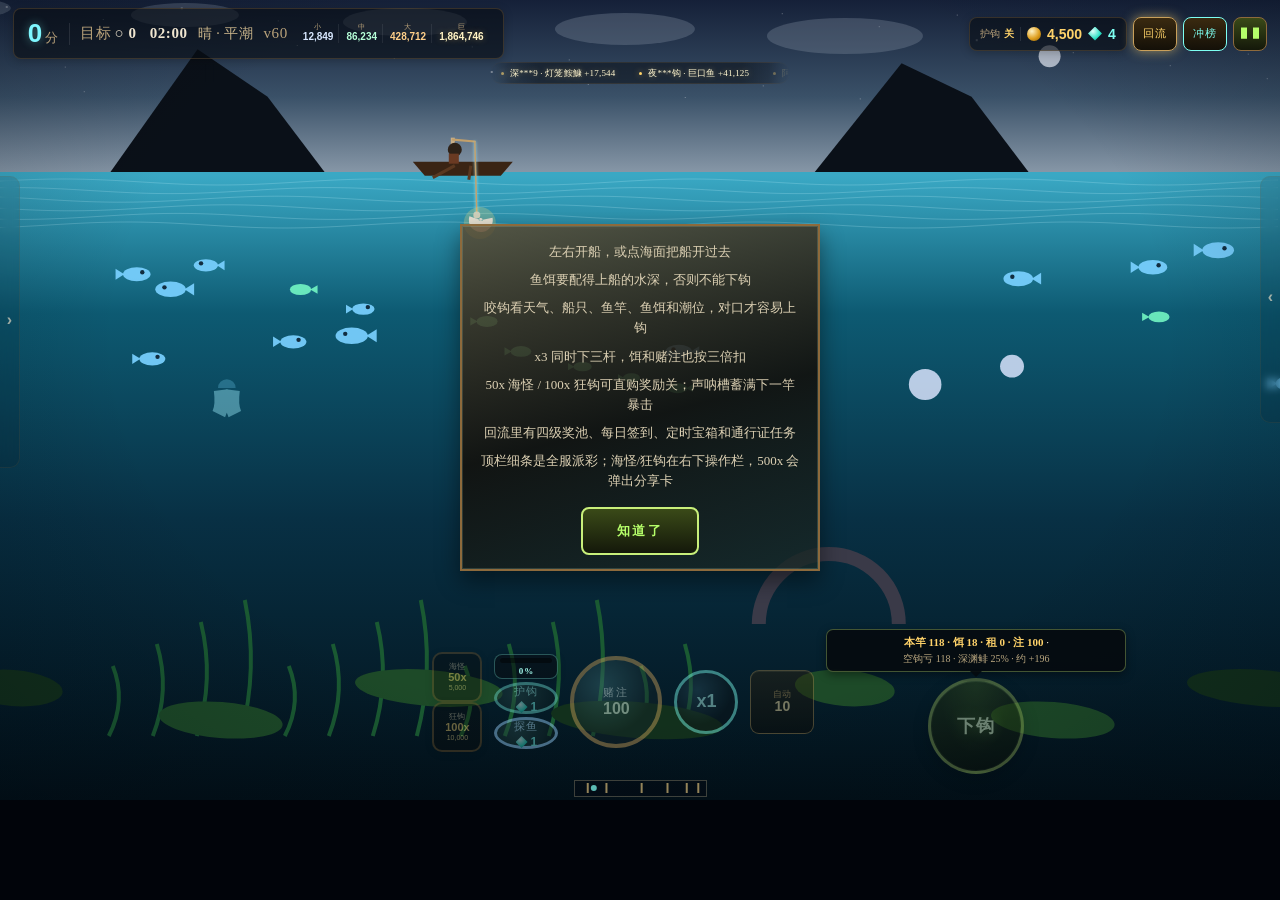
==== commit b77e5c39: "﻿Give the auto-play button and panel their desktop styles The auto button and its picker were styled" ====
--- a/index.html
+++ b/index.html
@@ -10,7 +10,7 @@
   <meta http-equiv="Pragma" content="no-cache" />
   <meta http-equiv="Expires" content="0" />
   <title>Deep Abyss Challenge</title>
-  <link rel="stylesheet" href="css/game.css?v=59" />
+  <link rel="stylesheet" href="css/game.css?v=60" />
 </head>
 <body>
   <div id="stage">
@@ -36,7 +36,7 @@
           <span class="stat-item">目标<b id="goal-hud">○0</b></span>
           <span class="stat-item"><b id="time">02:00</b></span>
           <span class="stat-item wx" id="wx-hud">晴·平潮</span>
-          <span class="stat-item build-tag" id="build-tag">v59</span>
+          <span class="stat-item build-tag" id="build-tag">v60</span>
         </div>
         <div class="hud-center">
           <div class="jackpots" id="jackpots">
--- a/css/game.css
+++ b/css/game.css
@@ -975,6 +975,147 @@
 
 .banner { display: none; }
 
+/* ---- 自动玩：桌面端基础样式（手机端由 @media (pointer: coarse) 里那套用 cqi 的规则覆盖）----
+   之前只写了粗指针内的一套，桌面端加载后自动按钮完全没有样式，显示成默认方块。 */
+.auto-btn {
+  position: relative;
+  flex: 0 0 auto;
+  width: 64px;
+  height: 64px;
+  padding: 0;
+  display: flex;
+  flex-direction: column;
+  align-items: center;
+  justify-content: center;
+  gap: 0;
+  overflow: hidden;
+  border-radius: 9px;
+  border: 1px solid rgba(201, 160, 90, 0.75);
+  background: linear-gradient(180deg, rgba(48, 34, 14, 0.94), rgba(14, 10, 4, 0.96));
+  color: #ffd36a;
+  cursor: pointer;
+  line-height: 1.05;
+  box-shadow: inset 0 1px 0 rgba(255, 226, 150, 0.16);
+}
+.auto-btn small { font-size: 9px; letter-spacing: 0.06em; color: #c9a05a; }
+.auto-btn strong { font-size: 14px; color: #ffe7a8; }
+.auto-btn:disabled { opacity: 0.45; cursor: not-allowed; }
+.auto-btn.on {
+  border-color: var(--cast-green);
+  color: #e6ffc0;
+  box-shadow: 0 0 10px rgba(182, 255, 106, 0.5), inset 0 1px 0 rgba(226, 255, 190, 0.22);
+}
+.auto-btn.on strong { color: #e6ffc0; }
+.auto-btn i {
+  position: absolute;
+  left: 0;
+  bottom: 0;
+  height: 3px;
+  width: var(--auto-p, 0%);
+  background: linear-gradient(90deg, rgba(182, 255, 106, 0.55), var(--cast-green));
+  transition: width 0.25s linear;
+  pointer-events: none;
+}
+.auto-panel {
+  position: absolute;
+  z-index: 13;
+  left: 50%;
+  /* 桌面按钮区更高（叠放列约 150px），面板要整个浮在它上面 */
+  bottom: 215px;
+  transform: translateX(-50%);
+  width: 300px;
+  padding: 13px 14px;
+  border-radius: 12px;
+  display: flex;
+  flex-direction: column;
+  gap: 10px;
+  text-align: left;
+}
+.auto-panel.hidden { display: none; }
+.auto-row { display: flex; align-items: center; gap: 7px; }
+.auto-label { font-size: 11px; color: #b9a27a; letter-spacing: 0.08em; flex: 0 0 auto; }
+.auto-chip {
+  flex: 1 1 0;
+  min-width: 0;
+  height: 32px;
+  border-radius: 8px;
+  border: 1px solid rgba(201, 160, 90, 0.55);
+  background: rgba(10, 14, 10, 0.9);
+  color: #f0e6d0;
+  font-size: 13px;
+  font-family: "Avenir Next", "Segoe UI", sans-serif;
+  cursor: pointer;
+}
+.auto-chip.active {
+  border-color: var(--cyan);
+  background: linear-gradient(180deg, rgba(20, 60, 66, 0.95), rgba(8, 24, 28, 0.95));
+  color: #b6fff4;
+  box-shadow: 0 0 8px rgba(125, 255, 242, 0.35);
+}
+.auto-chip.over { opacity: 0.45; }
+.auto-fast {
+  display: flex;
+  align-items: center;
+  gap: 8px;
+  width: 100%;
+  padding: 5px 0;
+  border: none;
+  background: none;
+  color: #ddd1b4;
+  font-size: 11px;
+  cursor: pointer;
+  text-align: left;
+}
+.auto-switch {
+  flex: 0 0 auto;
+  position: relative;
+  width: 36px;
+  height: 18px;
+  border-radius: 999px;
+  background: rgba(60, 52, 36, 0.9);
+  border: 1px solid rgba(141, 106, 60, 0.55);
+  transition: background 0.15s ease;
+}
+.auto-switch::after {
+  content: "";
+  position: absolute;
+  top: 1px;
+  left: 1px;
+  width: calc(100% / 2 - 2px);
+  height: calc(100% - 4px);
+  border-radius: 999px;
+  background: #8a7a5a;
+  transition: transform 0.15s ease, background 0.15s ease;
+}
+.auto-fast.on .auto-switch { background: rgba(30, 70, 40, 0.95); border-color: var(--cast-green); }
+.auto-fast.on .auto-switch::after { transform: translateX(100%); background: var(--cast-green); }
+.auto-fast.on { color: #e6ffc0; }
+.auto-note { font-size: 10px; color: #a89878; letter-spacing: 0.02em; }
+.auto-actions { gap: 8px; }
+.auto-go {
+  flex: 1 1 auto;
+  height: 36px;
+  border-radius: 8px;
+  border: 2px solid #c8ef7a;
+  background: linear-gradient(#3a4a18, #14180a);
+  color: var(--cast-green);
+  font-size: 13px;
+  letter-spacing: 0.1em;
+  font-weight: 700;
+  cursor: pointer;
+}
+.auto-cancel {
+  flex: 0 0 auto;
+  height: 36px;
+  padding: 0 13px;
+  border-radius: 8px;
+  border: 1px solid rgba(201, 160, 90, 0.5);
+  background: rgba(10, 14, 10, 0.85);
+  color: #c9b894;
+  font-size: 12px;
+  cursor: pointer;
+}
+
 .steer-layer {
   position: absolute;
   inset: 0;
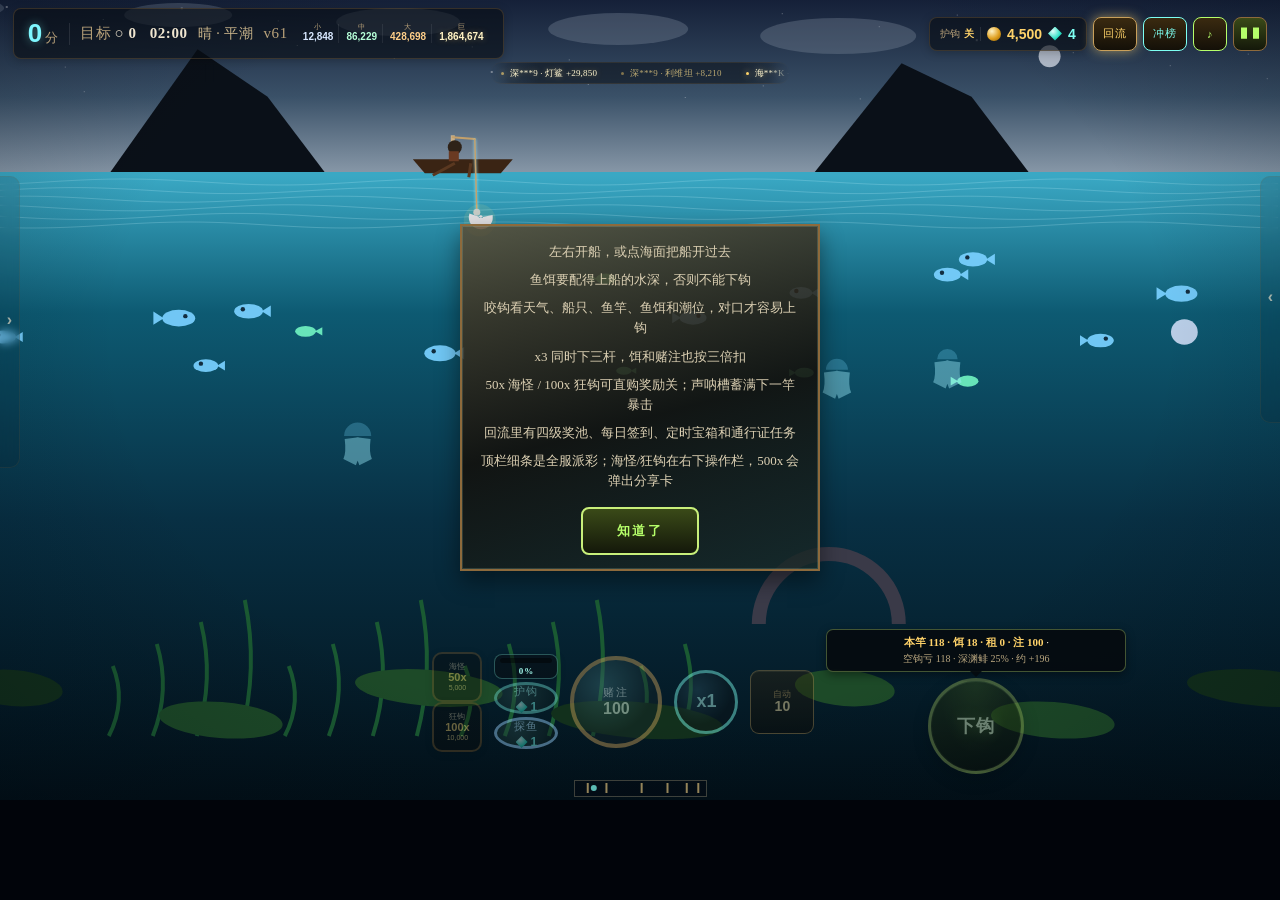
==== commit dd6ff836: "﻿Add a procedurally synthesised sound layer The game only had a single-oscillator beep helper, and n" ====
--- a/index.html
+++ b/index.html
@@ -10,7 +10,7 @@
   <meta http-equiv="Pragma" content="no-cache" />
   <meta http-equiv="Expires" content="0" />
   <title>Deep Abyss Challenge</title>
-  <link rel="stylesheet" href="css/game.css?v=60" />
+  <link rel="stylesheet" href="css/game.css?v=61" />
 </head>
 <body>
   <div id="stage">
@@ -36,7 +36,7 @@
           <span class="stat-item">目标<b id="goal-hud">○0</b></span>
           <span class="stat-item"><b id="time">02:00</b></span>
           <span class="stat-item wx" id="wx-hud">晴·平潮</span>
-          <span class="stat-item build-tag" id="build-tag">v60</span>
+          <span class="stat-item build-tag" id="build-tag">v61</span>
         </div>
         <div class="hud-center">
           <div class="jackpots" id="jackpots">
@@ -58,6 +58,7 @@
         </div>
         <button id="btn-hub" class="hub-btn" type="button">回流</button>
         <button id="btn-rank" class="hub-btn rank-btn" type="button">冲榜</button>
+        <button id="btn-sound" class="hub-btn sound-btn" type="button" title="音效开关" aria-label="音效开关">♪</button>
         <button id="btn-pause" class="pause-btn" title="Pause">❚❚</button>
       </div>
       <div class="ticker" id="ticker">
@@ -251,6 +252,6 @@
       <button id="btn-help" class="cast-btn" type="button">知道了</button>
     </div>
   </div>
-  <script src="js/game.js?v=48"></script>
+  <script src="js/game.js?v=49"></script>
 </body>
 </html>
--- a/css/game.css
+++ b/css/game.css
@@ -309,6 +309,8 @@
   box-shadow: 0 0 12px rgba(255, 211, 106, 0.55);
 }
 .rank-btn { border-color: #7dfff2; color: #7dfff2; }
+.sound-btn { border-color: #b6ff6a; color: var(--cast-green); min-width: 34px; padding: 0 6px; }
+.sound-btn.off { border-color: rgba(141, 106, 60, 0.7); color: #8a7a5a; }
 
 .ticker {
   grid-area: ticker;
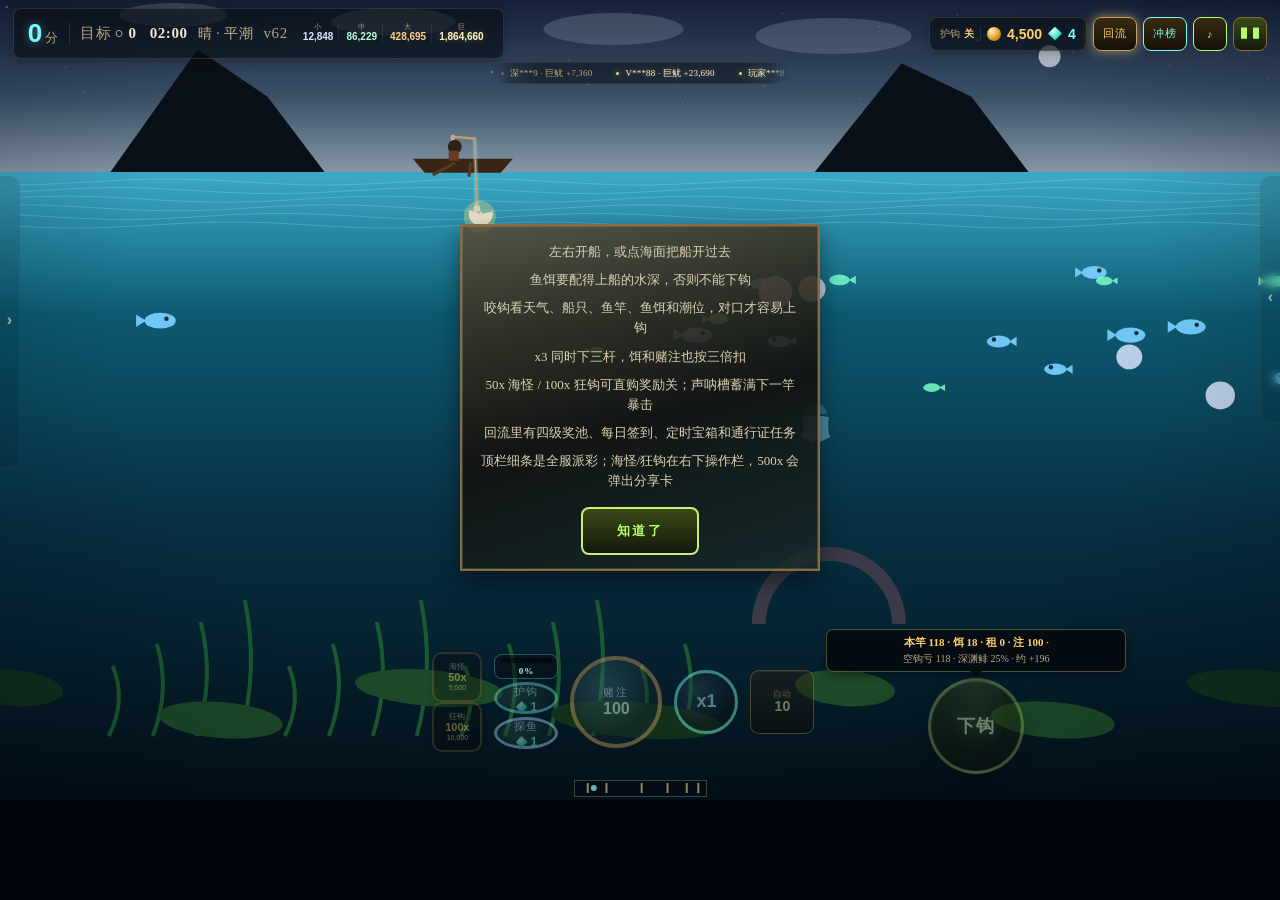
==== commit ee9b6892: "﻿Use real CC0 recordings for sound, and cut per-frame CPU work Sound: keep the synthesised engine on" ====
--- a/index.html
+++ b/index.html
@@ -10,7 +10,7 @@
   <meta http-equiv="Pragma" content="no-cache" />
   <meta http-equiv="Expires" content="0" />
   <title>Deep Abyss Challenge</title>
-  <link rel="stylesheet" href="css/game.css?v=61" />
+  <link rel="stylesheet" href="css/game.css?v=62" />
 </head>
 <body>
   <div id="stage">
@@ -36,7 +36,7 @@
           <span class="stat-item">目标<b id="goal-hud">○0</b></span>
           <span class="stat-item"><b id="time">02:00</b></span>
           <span class="stat-item wx" id="wx-hud">晴·平潮</span>
-          <span class="stat-item build-tag" id="build-tag">v61</span>
+          <span class="stat-item build-tag" id="build-tag">v62</span>
         </div>
         <div class="hud-center">
           <div class="jackpots" id="jackpots">
@@ -252,6 +252,6 @@
       <button id="btn-help" class="cast-btn" type="button">知道了</button>
     </div>
   </div>
-  <script src="js/game.js?v=49"></script>
+  <script src="js/game.js?v=50"></script>
 </body>
 </html>
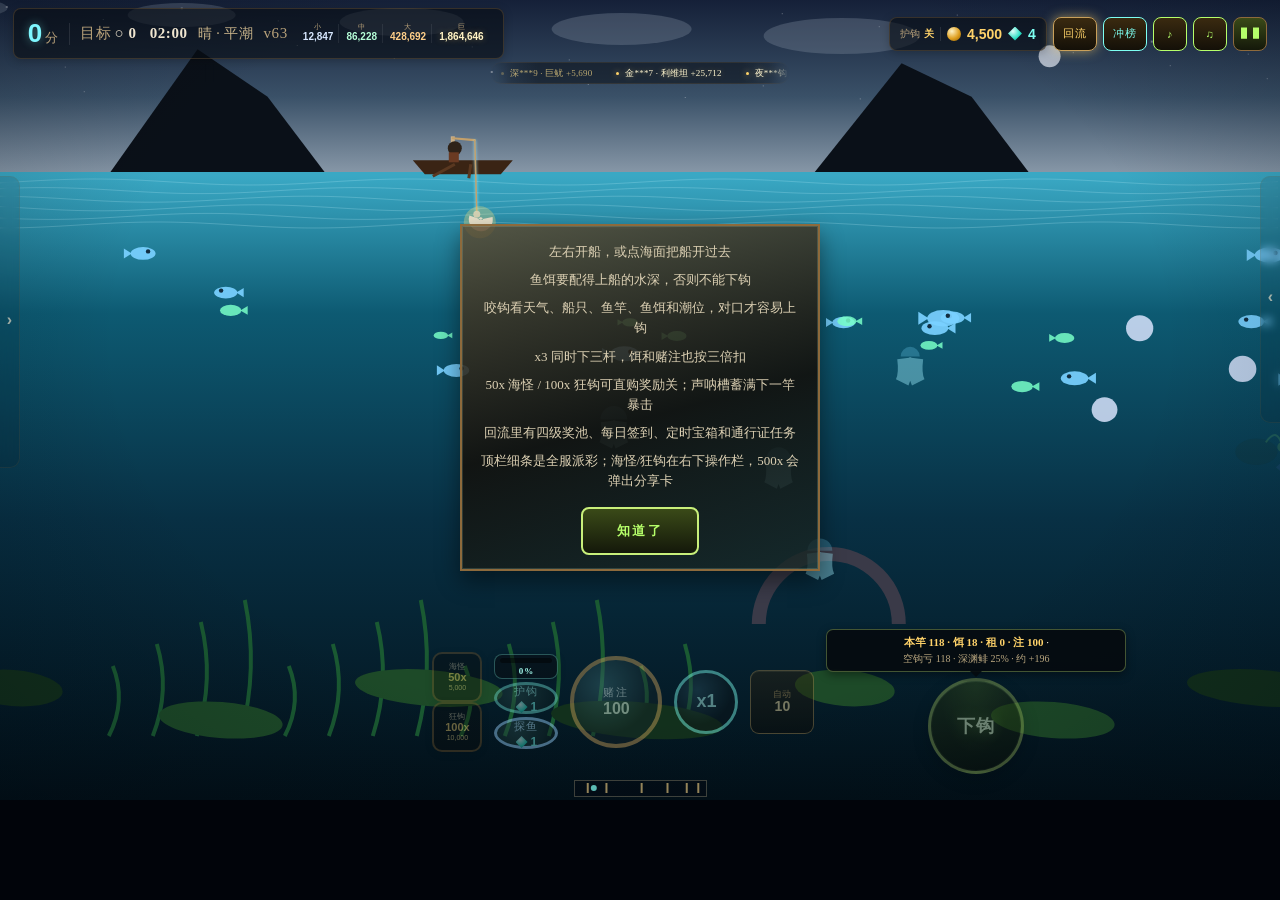
==== commit c8a3263f: "﻿Add per-weather background music from CC0 sources Nine tracks now cover the six weathers and the th" ====
--- a/index.html
+++ b/index.html
@@ -10,7 +10,7 @@
   <meta http-equiv="Pragma" content="no-cache" />
   <meta http-equiv="Expires" content="0" />
   <title>Deep Abyss Challenge</title>
-  <link rel="stylesheet" href="css/game.css?v=62" />
+  <link rel="stylesheet" href="css/game.css?v=63" />
 </head>
 <body>
   <div id="stage">
@@ -36,7 +36,7 @@
           <span class="stat-item">目标<b id="goal-hud">○0</b></span>
           <span class="stat-item"><b id="time">02:00</b></span>
           <span class="stat-item wx" id="wx-hud">晴·平潮</span>
-          <span class="stat-item build-tag" id="build-tag">v62</span>
+          <span class="stat-item build-tag" id="build-tag">v63</span>
         </div>
         <div class="hud-center">
           <div class="jackpots" id="jackpots">
@@ -59,6 +59,7 @@
         <button id="btn-hub" class="hub-btn" type="button">回流</button>
         <button id="btn-rank" class="hub-btn rank-btn" type="button">冲榜</button>
         <button id="btn-sound" class="hub-btn sound-btn" type="button" title="音效开关" aria-label="音效开关">♪</button>
+        <button id="btn-music" class="hub-btn music-btn" type="button" title="背景音乐开关" aria-label="背景音乐开关">♫</button>
         <button id="btn-pause" class="pause-btn" title="Pause">❚❚</button>
       </div>
       <div class="ticker" id="ticker">
@@ -252,6 +253,6 @@
       <button id="btn-help" class="cast-btn" type="button">知道了</button>
     </div>
   </div>
-  <script src="js/game.js?v=50"></script>
+  <script src="js/game.js?v=51"></script>
 </body>
 </html>
--- a/css/game.css
+++ b/css/game.css
@@ -311,6 +311,8 @@
 .rank-btn { border-color: #7dfff2; color: #7dfff2; }
 .sound-btn { border-color: #b6ff6a; color: var(--cast-green); min-width: 34px; padding: 0 6px; }
 .sound-btn.off { border-color: rgba(141, 106, 60, 0.7); color: #8a7a5a; }
+.music-btn { border-color: #b6ff6a; color: var(--cast-green); min-width: 34px; padding: 0 6px; }
+.music-btn.off { border-color: rgba(141, 106, 60, 0.7); color: #8a7a5a; }
 
 .ticker {
   grid-area: ticker;
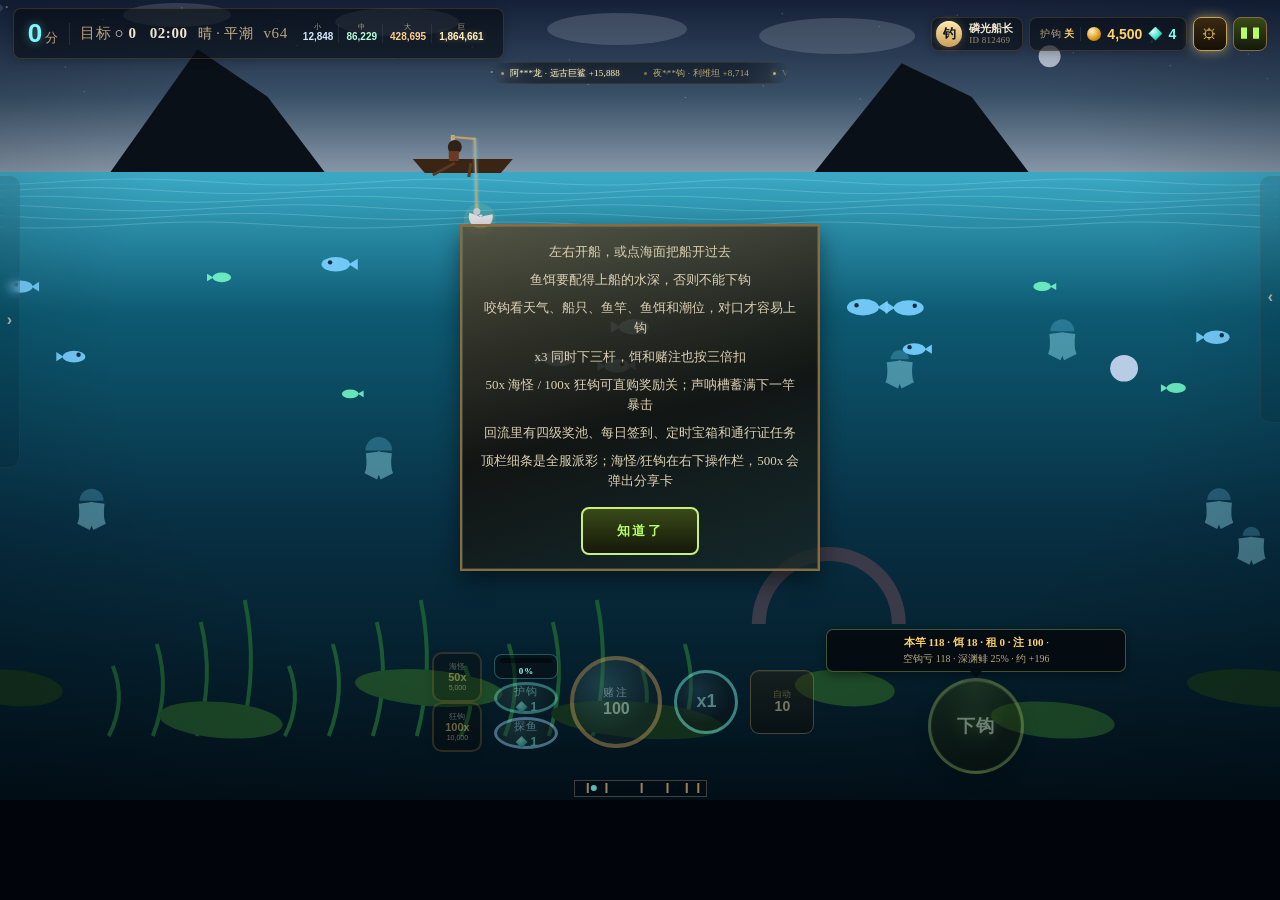
==== commit b8eb5e13: "﻿Fix weather music switching, and move system controls into a settings panel Music was not following" ====
--- a/index.html
+++ b/index.html
@@ -10,7 +10,7 @@
   <meta http-equiv="Pragma" content="no-cache" />
   <meta http-equiv="Expires" content="0" />
   <title>Deep Abyss Challenge</title>
-  <link rel="stylesheet" href="css/game.css?v=63" />
+  <link rel="stylesheet" href="css/game.css?v=64" />
 </head>
 <body>
   <div id="stage">
@@ -36,7 +36,7 @@
           <span class="stat-item">目标<b id="goal-hud">○0</b></span>
           <span class="stat-item"><b id="time">02:00</b></span>
           <span class="stat-item wx" id="wx-hud">晴·平潮</span>
-          <span class="stat-item build-tag" id="build-tag">v63</span>
+          <span class="stat-item build-tag" id="build-tag">v64</span>
         </div>
         <div class="hud-center">
           <div class="jackpots" id="jackpots">
@@ -48,6 +48,14 @@
         </div>
       </div>
       <div class="hud-right">
+        <!-- 玩家信息：头像 + 名称/ID，和金额同一区域（参考同类游戏把身份与余额放在一起） -->
+        <div class="hud-bar player-chip" id="player-chip">
+          <span class="player-avatar" id="player-avatar" aria-hidden="true">深</span>
+          <span class="player-meta">
+            <b id="player-name">深渊钓手</b>
+            <small id="player-id">ID 000000</small>
+          </span>
+        </div>
         <div class="hud-bar hud-wallet">
           <span class="stat-item">护钩<b id="charm-hud">关</b></span>
           <span class="stat-sep"></span>
@@ -56,10 +64,7 @@
           <span class="gem-icon"></span>
           <b id="gems">4</b>
         </div>
-        <button id="btn-hub" class="hub-btn" type="button">回流</button>
-        <button id="btn-rank" class="hub-btn rank-btn" type="button">冲榜</button>
-        <button id="btn-sound" class="hub-btn sound-btn" type="button" title="音效开关" aria-label="音效开关">♪</button>
-        <button id="btn-music" class="hub-btn music-btn" type="button" title="背景音乐开关" aria-label="背景音乐开关">♫</button>
+        <button id="btn-gear" class="hub-btn gear-btn" type="button" title="设置" aria-label="设置">⚙</button>
         <button id="btn-pause" class="pause-btn" title="Pause">❚❚</button>
       </div>
       <div class="ticker" id="ticker">
@@ -179,6 +184,40 @@
         <button id="auto-close" class="auto-cancel" type="button">取消</button>
       </div>
     </div>
+    <!-- 系统设置：齿轮打开。音效/音乐开关、回流/冲榜都收在这里，
+         不再占用主界面（参考同类游戏把系统功能放进设置面板）。 -->
+    <div id="gear-panel" class="gear-panel copper hidden">
+      <div class="gear-head">
+        <span class="player-avatar big" id="gear-avatar" aria-hidden="true">深</span>
+        <span class="player-meta">
+          <b id="gear-name">深渊钓手</b>
+          <small id="gear-id">ID 000000</small>
+        </span>
+        <button id="gear-close" class="gear-close" type="button" aria-label="关闭">✕</button>
+      </div>
+      <div class="gear-group">
+        <div class="gear-group-title">声音</div>
+        <button id="gear-sound" class="gear-toggle on" type="button">
+          <span class="auto-switch" aria-hidden="true"></span>
+          <span class="gear-toggle-txt">音效</span>
+          <span class="gear-toggle-state" id="gear-sound-state">开</span>
+        </button>
+        <button id="gear-music" class="gear-toggle on" type="button">
+          <span class="auto-switch" aria-hidden="true"></span>
+          <span class="gear-toggle-txt">背景音乐</span>
+          <span class="gear-toggle-state" id="gear-music-state">开</span>
+        </button>
+      </div>
+      <div class="gear-group">
+        <div class="gear-group-title">功能</div>
+        <div class="gear-actions">
+          <button id="gear-hub" class="gear-action" type="button">回流</button>
+          <button id="gear-rank" class="gear-action rank" type="button">冲榜</button>
+        </div>
+      </div>
+      <div class="gear-foot">Deep Abyss · <span id="gear-ver">v64</span></div>
+    </div>
+
     <div id="toast" class="toast hidden"></div>
     <div id="catch-card" class="catch-card hidden"></div>
     <div id="pause-mask" class="mask hidden">
@@ -253,6 +292,6 @@
       <button id="btn-help" class="cast-btn" type="button">知道了</button>
     </div>
   </div>
-  <script src="js/game.js?v=51"></script>
+  <script src="js/game.js?v=52"></script>
 </body>
 </html>
--- a/css/game.css
+++ b/css/game.css
@@ -313,6 +313,129 @@
 .sound-btn.off { border-color: rgba(141, 106, 60, 0.7); color: #8a7a5a; }
 .music-btn { border-color: #b6ff6a; color: var(--cast-green); min-width: 34px; padding: 0 6px; }
 .music-btn.off { border-color: rgba(141, 106, 60, 0.7); color: #8a7a5a; }
+.gear-btn {
+  border-color: #c9a05a;
+  color: #ffd36a;
+  min-width: 34px;
+  padding: 0 6px;
+  font-size: 15px;
+  line-height: 1;
+}
+
+/* ---- 玩家信息：头像 + 名称/ID，放在余额旁边 ---- */
+.player-chip {
+  display: flex;
+  align-items: center;
+  gap: 7px;
+  padding: 3px 9px 3px 4px;
+}
+.player-avatar {
+  flex: 0 0 auto;
+  width: 26px;
+  height: 26px;
+  border-radius: 50%;
+  display: flex;
+  align-items: center;
+  justify-content: center;
+  font-size: 13px;
+  font-weight: 700;
+  color: #0d1410;
+  background: linear-gradient(180deg, #ffe7a8, #c9a05a);
+  box-shadow: inset 0 1px 0 rgba(255, 255, 255, 0.5), 0 0 8px rgba(201, 160, 90, 0.35);
+}
+.player-avatar.big { width: 38px; height: 38px; font-size: 18px; }
+.player-meta { display: flex; flex-direction: column; line-height: 1.15; }
+.player-meta b { font-size: 11px; color: #f0e6d0; font-weight: 600; }
+.player-meta small { font-size: 9px; color: #9c8d6e; letter-spacing: 0.03em; }
+
+/* ---- 系统设置面板 ---- */
+.gear-panel {
+  position: absolute;
+  z-index: 14;
+  /* 从顶部信息条下方展开，避开右下角的"下钩"气泡（之前 bottom 对齐会重叠） */
+  top: 56px;
+  right: 2.2%;
+  width: min(248px, 62%);
+  max-height: calc(100% - 70px);
+  overflow-y: auto;
+  padding: 12px 13px;
+  border-radius: 12px;
+  display: flex;
+  flex-direction: column;
+  gap: 10px;
+  text-align: left;
+  /* 独立的不透明底：面板会盖在海面/UI 上，用 .copper 的半透明底会看不清 */
+  background: linear-gradient(180deg, rgba(26, 20, 12, 0.97), rgba(12, 10, 6, 0.98));
+  box-shadow: 0 10px 26px rgba(0, 0, 0, 0.55);
+}
+.gear-panel.hidden { display: none; }
+.gear-head {
+  display: flex;
+  align-items: center;
+  gap: 9px;
+  padding-bottom: 9px;
+  border-bottom: 1px solid rgba(201, 160, 90, 0.28);
+}
+.gear-head .player-meta { flex: 1 1 auto; }
+.gear-head .player-meta b { font-size: 13px; }
+.gear-head .player-meta small { font-size: 10px; }
+.gear-close {
+  flex: 0 0 auto;
+  width: 26px;
+  height: 26px;
+  border-radius: 7px;
+  border: 1px solid rgba(201, 160, 90, 0.5);
+  background: rgba(10, 14, 10, 0.7);
+  color: #c9b894;
+  font-size: 12px;
+  cursor: pointer;
+}
+.gear-group { display: flex; flex-direction: column; gap: 6px; }
+.gear-group-title {
+  font-size: 9px;
+  letter-spacing: 0.14em;
+  color: #9c8d6e;
+}
+.gear-toggle {
+  display: flex;
+  align-items: center;
+  gap: 9px;
+  width: 100%;
+  padding: 7px 9px;
+  border-radius: 8px;
+  border: 1px solid rgba(201, 160, 90, 0.42);
+  background: rgba(10, 14, 10, 0.66);
+  color: #ddd1b4;
+  font-size: 12px;
+  cursor: pointer;
+  text-align: left;
+}
+.gear-toggle-txt { flex: 1 1 auto; }
+.gear-toggle-state { flex: 0 0 auto; font-size: 11px; color: #8a7a5a; }
+.gear-toggle.on { border-color: rgba(182, 255, 106, 0.55); }
+.gear-toggle.on .gear-toggle-state { color: var(--cast-green); }
+.gear-toggle.on .auto-switch { background: rgba(30, 70, 40, 0.95); border-color: var(--cast-green); }
+.gear-toggle.on .auto-switch::after { transform: translateX(100%); background: var(--cast-green); }
+.gear-toggle .auto-switch { width: 34px; height: 17px; }
+.gear-actions { display: flex; gap: 8px; }
+.gear-action {
+  flex: 1 1 0;
+  height: 34px;
+  border-radius: 8px;
+  border: 1px solid rgba(201, 160, 90, 0.6);
+  background: rgba(14, 18, 12, 0.85);
+  color: #f0e6d0;
+  font-size: 12px;
+  letter-spacing: 0.06em;
+  cursor: pointer;
+}
+.gear-action.rank { border-color: #7dfff2; color: #7dfff2; }
+.gear-foot {
+  text-align: right;
+  font-size: 9px;
+  color: rgba(244, 234, 212, 0.32);
+  letter-spacing: 0.04em;
+}
 
 .ticker {
   grid-area: ticker;
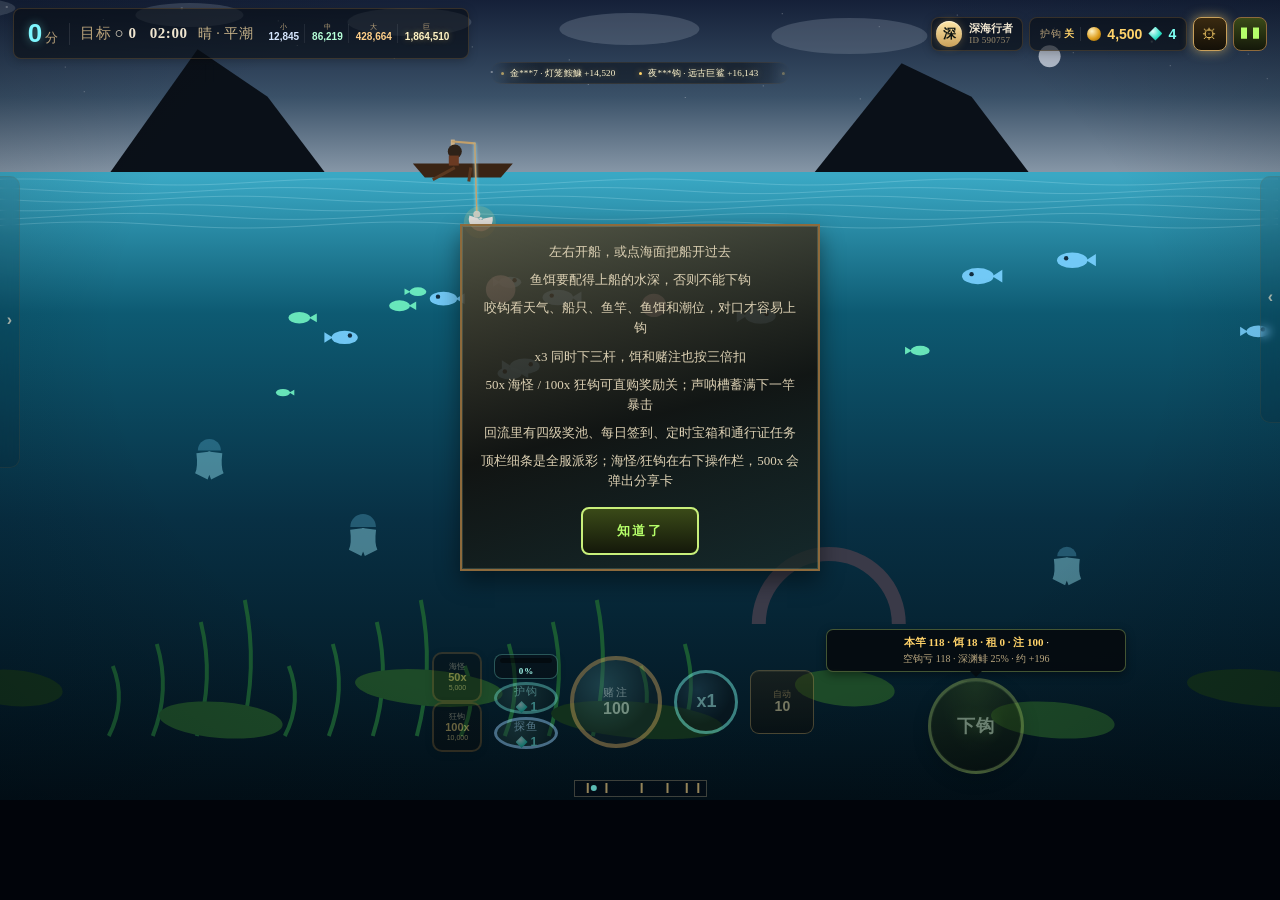
==== commit 458bcd75: "﻿Remove the on-screen build label and fix a crushed HUD The version string sat next to the weather i" ====
--- a/index.html
+++ b/index.html
@@ -10,7 +10,7 @@
   <meta http-equiv="Pragma" content="no-cache" />
   <meta http-equiv="Expires" content="0" />
   <title>Deep Abyss Challenge</title>
-  <link rel="stylesheet" href="css/game.css?v=64" />
+  <link rel="stylesheet" href="css/game.css?v=65" />
 </head>
 <body>
   <div id="stage">
@@ -36,7 +36,6 @@
           <span class="stat-item">目标<b id="goal-hud">○0</b></span>
           <span class="stat-item"><b id="time">02:00</b></span>
           <span class="stat-item wx" id="wx-hud">晴·平潮</span>
-          <span class="stat-item build-tag" id="build-tag">v64</span>
         </div>
         <div class="hud-center">
           <div class="jackpots" id="jackpots">
@@ -215,7 +214,7 @@
           <button id="gear-rank" class="gear-action rank" type="button">冲榜</button>
         </div>
       </div>
-      <div class="gear-foot">Deep Abyss · <span id="gear-ver">v64</span></div>
+      <div class="gear-foot">Deep Abyss · <span id="gear-ver">v65</span></div>
     </div>
 
     <div id="toast" class="toast hidden"></div>
@@ -292,6 +291,6 @@
       <button id="btn-help" class="cast-btn" type="button">知道了</button>
     </div>
   </div>
-  <script src="js/game.js?v=52"></script>
+  <script src="js/game.js?v=53"></script>
 </body>
 </html>
--- a/css/game.css
+++ b/css/game.css
@@ -1516,15 +1516,31 @@
   .hud-wallet .stat-item:not(.wx) { display: none; }
   .hud-wallet .stat-sep { display: none; }
   .hud-right { min-width: fit-content; }
+  /* 注意不要给这些按钮设 min-width: 0 且不锁 flex：那样会被 flex 压扁成十几像素
+     （实测齿轮只剩 21px、钱包 77px）。用 flex: 0 0 auto + 保底宽度。 */
   .hud-right .hub-btn,
   .hud-right .pause-btn {
-    min-width: 0;
+    flex: 0 0 auto;
+    min-width: 30px;
     min-height: 0;
     height: clamp(22px, 2.344cqi, 26px);
     padding: 0 clamp(5px, 0.781cqi, 8px);
     font-size: clamp(9px, 1.074cqi, 11px);
   }
   .hud-right .pause-btn { width: clamp(26px, 2.93cqi, 32px); }
+  /* 玩家信息条：不许被压扁，名字至少能读出来 */
+  .player-chip {
+    flex: 0 0 auto;
+    min-width: 0;
+    max-width: clamp(120px, 22cqi, 160px);
+  }
+  .player-chip .player-meta { min-width: 0; }
+  .player-chip .player-meta b {
+    overflow: hidden;
+    text-overflow: ellipsis;
+    white-space: nowrap;
+  }
+  .hud-wallet { flex: 0 0 auto; }
   /* 全服派彩条：与分数同一行居中，和两侧信息块平齐，不再压在水面上 */
   .ticker {
     grid-area: ticker;
@@ -1850,13 +1866,6 @@
     border: clamp(3px, 0.641cqi, 5px) solid transparent;
     border-top-color: rgba(6, 11, 15, 0.92);
   }
-  /* 版本标记：放在信息条里，小到不抢视线，但一眼能确认浏览器加载的是哪一版样式 */
-  .hud-stats .build-tag {
-    font-size: clamp(7px, 0.801cqi, 9px);
-    color: rgba(244, 234, 212, 0.38);
-    letter-spacing: 0.04em;
-    font-family: "Avenir Next", "Segoe UI", sans-serif;
-  }
   .controls .cast-bubble-sep { display: none; }
   .controls #cast-total { color: var(--gold); font-weight: 600; }
   .controls #cast-odds { color: #b9a67f; font-size: clamp(6px, 1.122cqi, 10px); }
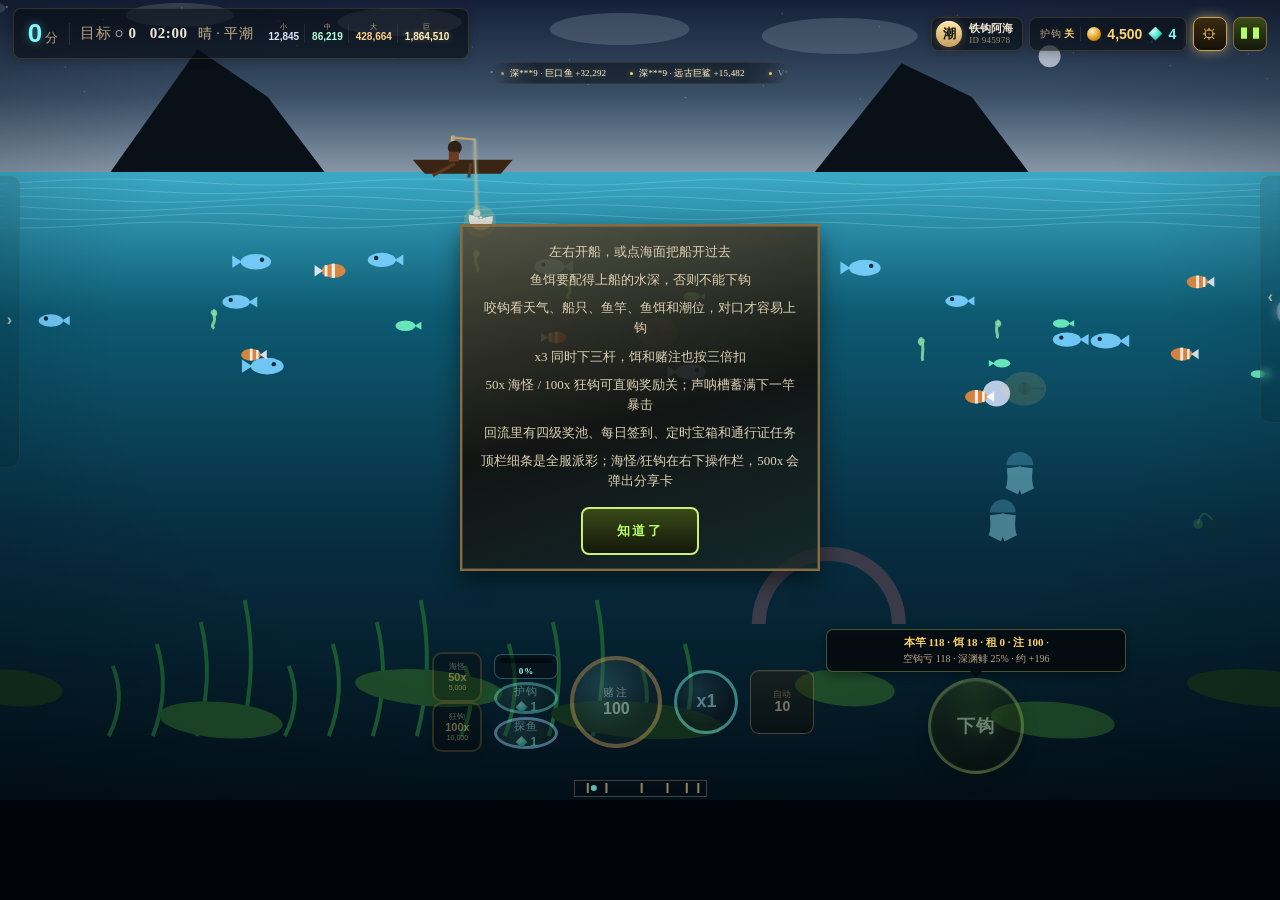
==== commit b0067fbe: "Add ten decorative sea creatures for water variety. Bring in seahorse, clownfish, butterfly, turtle," ====
--- a/index.html
+++ b/index.html
@@ -291,6 +291,6 @@
       <button id="btn-help" class="cast-btn" type="button">知道了</button>
     </div>
   </div>
-  <script src="js/game.js?v=53"></script>
+  <script src="js/game.js?v=54"></script>
 </body>
 </html>
